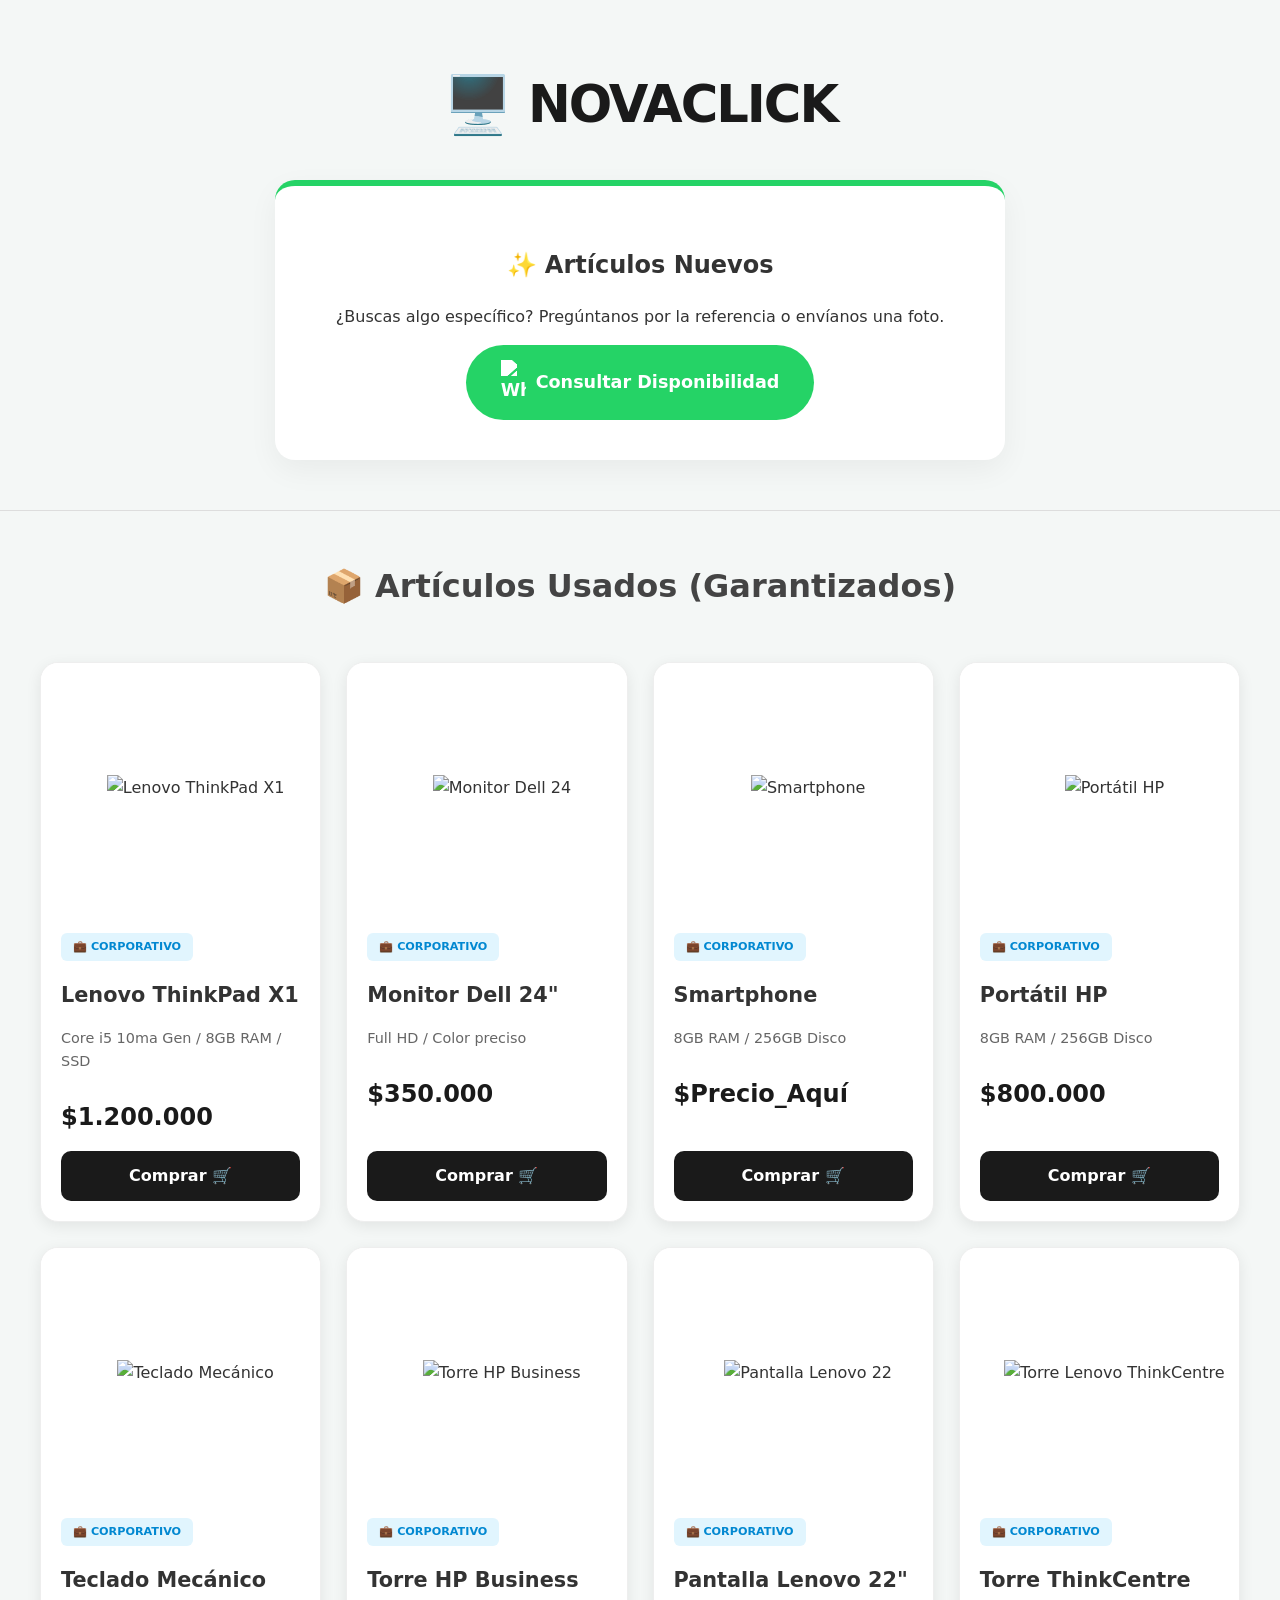
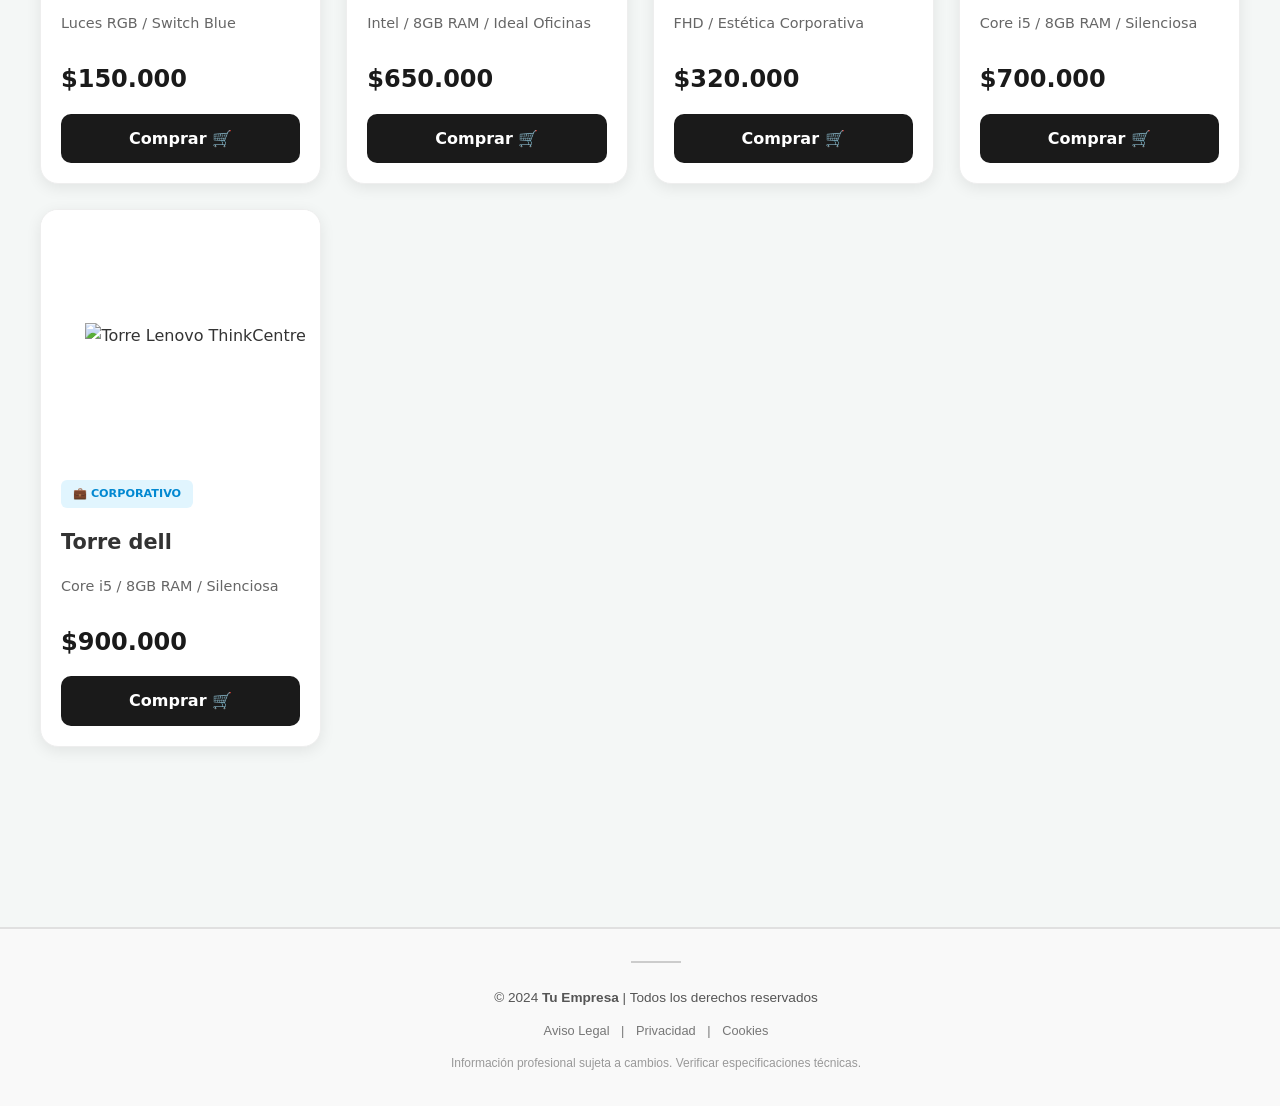
==== index.html @ bb9fdb05 "subida de mi tienda" ====
<!DOCTYPE html>
<html lang="en">

  <head>
    <meta charset="UTF-8">
    <title>NovaClick</title>
    <link rel="stylesheet" href="./style.css">

  </head>
    
  <body>
  <!DOCTYPE html>
<html lang="es">
<head>
    <meta charset="UTF-8">
    <meta name="viewport" content="width=device-width, initial-scale=1.0">
    <title>NOVACLICK - Tecnología Corporativa</title>
</head>
<body>

    <header class="header-principal">
        <div class="logo-contenedor">
            <span class="icono-monitor">🖥️</span> 
            <h1>NOVACLICK</h1>
        </div>
    </header>

    <section class="seccion-destacada">
        <div class="tarjeta-anuncio">
            <h2>✨ Artículos Nuevos</h2>
            <p>¿Buscas algo específico? Pregúntanos por la referencia o envíanos una foto.</p>
            <a href="https://wa.me/573215804611?text=Hola%20NOVACLICK,%20busco%20información%20sobre%20artículos%20nuevos" class="btn btn-ws-principal" target="_blank">
                <img src="https://upload.wikimedia.org/wikipedia/commons/6/6b/WhatsApp.svg" alt="WhatsApp">
                Consultar Disponibilidad
            </a>
        </div>
    </section>

    <hr class="divisor-elegante"> 
        
    <h2 class="titulo-galeria">📦 Artículos Usados (Garantizados)</h2>

   <div class="contenedor-grid">
    
    <div class="tarjeta-producto">
        <div class="imagen-wrapper">
            <img src="https://images.unsplash.com/photo-1541807084-5c52b6b3adef?auto=format&fit=crop&w=400" alt="Lenovo ThinkPad X1">
        </div>
        <div class="cuerpo-producto">
            <span class="badge-corpo">💼 CORPORATIVO</span>
            <h3>Lenovo ThinkPad X1</h3>
            <p class="detalles">Core i5 10ma Gen / 8GB RAM / SSD</p>
            <p class="precio">$1.200.000</p>
            <a href="https://wa.me/573215804611?text=Me%20interesa%20la%20Lenovo%20ThinkPad%20X1" class="btn btn-comprar" target="_blank">Comprar 🛒</a>
        </div>
    </div>

    <div class="tarjeta-producto">
        <div class="imagen-wrapper">
            <img src="https://images.unsplash.com/photo-1586210579191-33b45e38fa2c?auto=format&fit=crop&w=400" alt="Monitor Dell 24">
        </div>
        <div class="cuerpo-producto">
            <span class="badge-corpo">💼 CORPORATIVO</span>
            <h3>Monitor Dell 24"</h3>
            <p class="detalles">Full HD / Color preciso</p>
            <p class="precio">$350.000</p>
            <a href="https://wa.me/573215804611?text=Me%20interesa%20el%20Monitor%20Dell%2024" class="btn btn-comprar" target="_blank">Comprar 🛒</a>
        </div>
    </div>

    <div class="tarjeta-producto">
        <div class="imagen-wrapper">
            <img src="https://images.unsplash.com/photo-1511707171634-5f897ff02aa9?q=80&w=500" alt="Smartphone">
        </div>
        <div class="cuerpo-producto">
            <span class="badge-corpo">💼 CORPORATIVO</span>
            <h3>Smartphone</h3>
            <p class="detalles">8GB RAM / 256GB Disco</p>
            <p class="precio">$Precio_Aquí</p>
            <a href="https://wa.me/573215804611?text=Me%20interesa%20el%20Celular%20de%20256GB" class="btn btn-comprar" target="_blank">Comprar 🛒</a>
        </div>
    </div>

    <div class="tarjeta-producto">
        <div class="imagen-wrapper">
            <img src="https://images.unsplash.com/photo-1589156229687-496a31ad1d1f?q=80&w=500" alt="Portátil HP">
        </div>
        <div class="cuerpo-producto">
            <span class="badge-corpo">💼 CORPORATIVO</span>
            <h3>Portátil HP</h3>
            <p class="detalles">8GB RAM / 256GB Disco</p>
            <p class="precio">$800.000</p>
            <a href="https://wa.me/573215804611?text=Me%20interesa%20el%20Portatil%20HP%20de%20800mil" class="btn btn-comprar" target="_blank">Comprar 🛒</a>
        </div>
    </div>

    <div class="tarjeta-producto">
        <div class="imagen-wrapper">
            <img src="https://images.unsplash.com/photo-1511467687858-23d96c32e4ae?auto=format&fit=crop&w=400" alt="Teclado Mecánico">
        </div>
        <div class="cuerpo-producto">
            <span class="badge-corpo">💼 CORPORATIVO</span>
            <h3>Teclado Mecánico</h3>
            <p class="detalles">Luces RGB / Switch Blue</p>
            <p class="precio">$150.000</p>
            <a href="https://wa.me/573215804611?text=Me%20interesa%20el%20Teclado%20Mecánico" class="btn btn-comprar" target="_blank">Comprar 🛒</a>
        </div>
    </div>

    <div class="tarjeta-producto">
        <div class="imagen-wrapper">
            <img src="https://images.unsplash.com/photo-1593642632559-0c6d3fc62b89?auto=format&fit=crop&w=400" alt="Torre HP Business">
        </div>
        <div class="cuerpo-producto">
            <span class="badge-corpo">💼 CORPORATIVO</span>
            <h3>Torre HP Business</h3>
            <p class="detalles">Intel / 8GB RAM / Ideal Oficinas</p>
            <p class="precio">$650.000</p>
            <a href="https://wa.me/573215804611?text=Me%20interesa%20la%20Torre%20HP%20Business" class="btn btn-comprar" target="_blank">Comprar 🛒</a>
        </div>
    </div>

    <div class="tarjeta-producto">
        <div class="imagen-wrapper">
            <img src="https://images.unsplash.com/photo-1525547719571-a2d4ac8945e2?auto=format&fit=crop&w=400" alt="Pantalla Lenovo 22">
        </div>
        <div class="cuerpo-producto">
            <span class="badge-corpo">💼 CORPORATIVO</span>
            <h3>Pantalla Lenovo 22"</h3>
            <p class="detalles">FHD / Estética Corporativa</p>
            <p class="precio">$320.000</p>
            <a href="https://wa.me/573215804611?text=Me%20interesa%20la%20Pantalla%20Lenovo%2022" class="btn btn-comprar" target="_blank">Comprar 🛒</a>
        </div>
    </div>

    <div class="tarjeta-producto">
        <div class="imagen-wrapper">
            <img src="https://i.supaimg.com/525b4841-f3ae-436d-886a-865f57758790/51083089-0492-4e18-b56f-f50da7d88b7e.jpg" alt="Torre Lenovo ThinkCentre">
        </div>
        <div class="cuerpo-producto">
            <span class="badge-corpo">💼 CORPORATIVO</span>
            <h3>Torre ThinkCentre</h3>
            <p class="detalles">Core i5 / 8GB RAM / Silenciosa</p>
            <p class="precio">$700.000</p>
            <a href="https://wa.me/573215804611?text=Me%20interesa%20la%20Torre%20Lenovo%20ThinkCentre" class="btn btn-comprar" target="_blank">Comprar 🛒</a>
        </div>
    </div>
     
      <div class="tarjeta-producto">
        <div class="imagen-wrapper">
            <img src="https://i.supaimg.com/525b4841-f3ae-436d-886a-865f57758790/51083089-0492-4e18-b56f-f50da7d88b7e.jpg" alt="Torre Lenovo ThinkCentre">
        </div>
        <div class="cuerpo-producto">
            <span class="badge-corpo">💼 CORPORATIVO</span>
            <h3>Torre dell</h3>
            <p class="detalles">Core i5 / 8GB RAM / Silenciosa</p>
            <p class="precio">$900.000</p>
            <a href="https://wa.me/573215804611?text=Me%20interesa%20la%20Torre%20Lenovo%20ThinkCentre" class="btn btn-comprar" target="_blank">Comprar 🛒</a>
        </div>

        
       </div>
   </div>
    
        
        
       <!-- ESPACIADOR - Separa el producto del footer -->
<div style="height: 80px;"></div>

<!-- PIE DE PÁGINA CENTRADO -->
<footer style="margin-top: 0; padding: 2rem 1rem; background: #f9f9f9; text-align: center; font-family: Arial, sans-serif; border-top: 2px solid #e0e0e0; width: 100%; display: block;">
    
    <!-- Línea decorativa centrada -->
    <div style="width: 50px; height: 2px; background: #ccc; margin: 0 auto 1.5rem auto;"></div>
    
    <!-- Texto centrado -->
    <div style="max-width: 800px; margin: 0 auto; text-align: center;">
        <p style="margin: 0 0 0.8rem 0; font-size: 0.85rem; color: #555;">
            © 2024 <strong>Tu Empresa</strong> | Todos los derechos reservados
        </p>
        
        <p style="margin: 0 0 0.8rem 0; font-size: 0.8rem; color: #777;">
            <a href="#" style="color: #777; text-decoration: none; margin: 0 0.5rem;">Aviso Legal</a> | 
            <a href="#" style="color: #777; text-decoration: none; margin: 0 0.5rem;">Privacidad</a> | 
            <a href="#" style="color: #777; text-decoration: none; margin: 0 0.5rem;">Cookies</a>
        </p>
        
        <p style="margin: 0; font-size: 0.75rem; color: #999;">
            Información profesional sujeta a cambios. Verificar especificaciones técnicas.
        </p>
    </div>
</footer>
    
  </body>
  
</html>
---- style.css ----
:root {
    --color-wa: #25d366; 
    --color-oscuro: #1a1a1a; 
    --color-azul-corpo: #0288d1; 
    --bg-gris: #f4f7f6;
    --texto-suave: #666;
}

body {
    font-family: 'Segoe UI', system-ui, -apple-system, sans-serif;
    background-color: var(--bg-gris);
    margin: 0;
    color: #333;
    line-height: 1.6;
}

/* Header Centrado */
.header-principal {
    display: flex;
    justify-content: center;
    align-items: center;
    padding: 60px 20px 30px;
    flex-wrap: wrap; /* Permite que el logo y el texto se apilen en pantallas pequeñas */
    text-align: center;
}

.logo-contenedor {
    display: flex;
    align-items: center;
    gap: 15px;
    justify-content: center; /* Centra el logo y el texto cuando se apilan */
}

h1 {
    font-size: 3.2rem;
    color: var(--color-oscuro);
    letter-spacing: -2px;
    font-weight: 800;
    margin: 0;
}

.icono-monitor { font-size: 3.5rem; }

/* Sección Nuevos */
.seccion-destacada {
    padding: 0 20px;
    margin-bottom: 40px;
}

.tarjeta-anuncio {
    background: white;
    padding: 40px;
    border-radius: 20px;
    text-align: center;
    box-shadow: 0 10px 30px rgba(0,0,0,0.05);
    margin: 0 auto;
    max-width: 650px;
    border-top: 6px solid var(--color-wa);
}

.btn-ws-principal {
    background-color: var(--color-wa);
    color: white;
    text-decoration: none;
    display: inline-flex;
    align-items: center;
    gap: 10px;
    padding: 15px 35px;
    border-radius: 50px;
    font-weight: bold;
    font-size: 1.1rem;
    transition: 0.3s;
}

.btn-ws-principal img { width: 25px; filter: brightness(0) invert(1); }
.btn-ws-principal:hover { transform: scale(1.05); box-shadow: 0 5px 15px rgba(37, 211, 102, 0.4); }

/* Grid de Productos */
.contenedor-grid {
    display: grid;
    /* En PC y pantallas grandes, el sistema intentará mostrar 4 columnas o más */
    /* Cada columna tendrá al menos 280px, pero crecerá para llenar el espacio */
    grid-template-columns: repeat(auto-fill, minmax(280px, 1fr));
    gap: 25px;
    max-width: 1200px; /* Limita el ancho del contenedor principal para que no haya demasiadas columnas */
    margin: 0 auto;
    padding: 20px 20px 100px;
}

.tarjeta-producto {
    background: white;
    border-radius: 18px;
    overflow: hidden;
    box-shadow: 0 4px 15px rgba(0,0,0,0.08);
    transition: transform 0.3s ease;
    border: 1px solid #eee;
    display: flex;
    flex-direction: column;
}

.tarjeta-producto:hover { transform: translateY(-10px); }

.imagen-wrapper {
    width: 100%;
    height: 220px;
    padding: 15px;
    background: #fff;
    display: flex;
    align-items: center;
    justify-content: center;
}

.imagen-wrapper img {
    max-width: 100%;
    max-height: 100%;
    object-fit: contain;
}

.cuerpo-producto { 
    padding: 20px; 
    flex-grow: 1; 
    display: flex; 
    flex-direction: column;
    text-align: left; /* Asegura que el texto esté alineado a la izquierda */
}

.badge-corpo {
    background: #e1f5fe;
    color: var(--color-azul-corpo);
    font-size: 0.7rem;
    font-weight: 800;
    padding: 5px 12px;
    border-radius: 6px;
    align-self: flex-start; /* Para que el badge no ocupe todo el ancho */
    margin-bottom: 12px;
}

h3 {
    font-size: 1.3rem;
    margin-top: 10px;
    margin-bottom: 5px;
    line-height: 1.2;
}

.detalles {
    font-size: 0.9rem;
    color: var(--texto-suave);
    margin-bottom: 10px;
}


.precio { font-size: 1.5rem; font-weight: 800; color: var(--color-oscuro); margin: 15px 0; }

.btn-comprar {
    background: var(--color-oscuro);
    color: white;
    text-decoration: none;
    text-align: center;
    padding: 12px;
    border-radius: 10px;
    font-weight: bold;
    margin-top: auto; /* Empuja el botón hacia abajo */
    transition: background-color 0.3s ease;
}

.btn-comprar:hover {
    background-color: #333;
}

/* Botón Flotante */
.btn-wa-flotante {
    position: fixed;
    bottom: 30px;
    right: 30px;
    background: var(--color-wa);
    width: 65px;
    height: 65px;
    border-radius: 50%;
    display: flex;
    justify-content: center;
    align-items: center;
    box-shadow: 0 10px 25px rgba(0,0,0,0.2);
    z-index: 1000;
    transition: transform 0.3s ease;
}

.btn-wa-flotante img { 
    width: 35px; 
    filter: brightness(0) invert(1); /* Para que el icono de WhatsApp sea blanco */
}

.btn-wa-flotante:hover {
    transform: scale(1.1);
}

/* Títulos y Divisores */
.titulo-galeria { text-align: center; font-size: 2rem; color: #444; margin-bottom: 30px; }
.divisor-elegante { border: 0; height: 1px; background: #ddd; margin: 50px 0; }

/* ==================================== */
/* MEDIA QUERIES PARA RESPONSIVE DESIGN */
/* ==================================== */

/* Para pantallas entre 769px y 1200px (ej. laptops, tabletas grandes) */
@media (max-width: 1200px) {
    .contenedor-grid {
        /* Permite que se organicen en 3 columnas o más si cabe, con un mínimo de 280px */
        grid-template-columns: repeat(auto-fill, minmax(280px, 1fr));
        padding-left: 15px; /* Ajuste de padding para pantallas más pequeñas */
        padding-right: 15px;
    }
}


/* Para pantallas más pequeñas que 768px (ej. tabletas en vertical o celulares grandes) */
@media (max-width: 768px) {
    .contenedor-grid {
        /* Aquí forzamos 2 columnas para estas pantallas */
        grid-template-columns: repeat(2, 1fr); /* Crea exactamente 2 columnas de igual ancho */
        gap: 15px; /* Reducimos un poco el espacio entre productos para que quepan mejor */
        padding: 15px; /* Reducimos el padding general */
    }

    .header-principal {
        padding: 40px 15px 20px;
        flex-direction: column; /* Apila el logo y el título */
        gap: 10px;
    }

    .logo-contenedor {
        flex-direction: column; /* Apila el icono y el texto del logo */
        gap: 5px;
    }

    h1 {
        font-size: 2.5rem; /* Hacemos el título más pequeño en móvil */
        letter-spacing: -1px;
    }

    .icono-monitor { font-size: 3rem; }

    .seccion-destacada {
        padding: 0 15px;
        margin-bottom: 30px;
    }

    .tarjeta-anuncio {
        padding: 30px 20px;
        margin-bottom: 3
      
          .footer {
  background: #111;
  color: #fff;
  text-align: center;
  padding: 15px;
  width: 100%;
  margin-top: 50px;
}
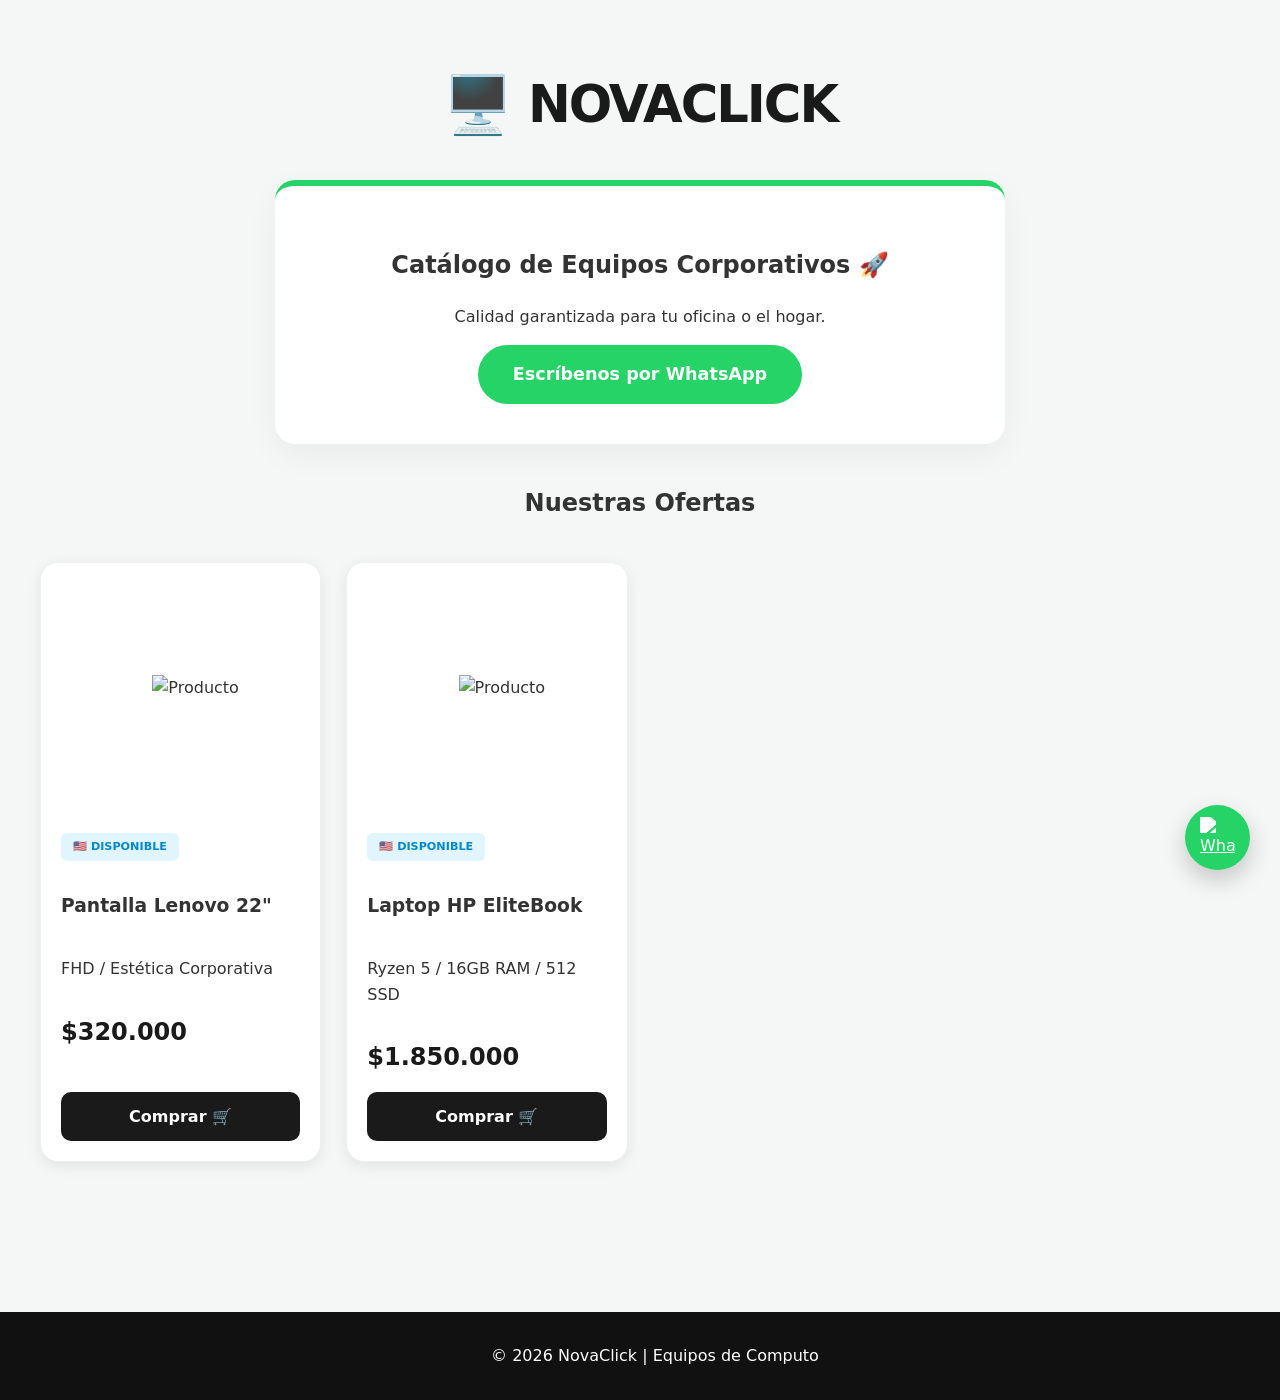
==== commit ca53715a: "modificado" ====
--- a/index.html
+++ b/index.html
@@ -1,196 +1,247 @@
 <!DOCTYPE html>
-<html lang="en">
-
-  <head>
-    <meta charset="UTF-8">
-    <title>NovaClick</title>
-    <link rel="stylesheet" href="./style.css">
-
-  </head>
-    
-  <body>
-  <!DOCTYPE html>
 <html lang="es">
 <head>
     <meta charset="UTF-8">
     <meta name="viewport" content="width=device-width, initial-scale=1.0">
-    <title>NOVACLICK - Tecnología Corporativa</title>
+    <title>NovaClick | Tienda Tecnológica</title>
+    <style>
+        /* --- AQUÍ PEGUÉ TU CSS --- */
+        :root {
+            --color-wa: #25d366; 
+            --color-oscuro: #1a1a1a; 
+            --color-azul-corpo: #0288d1; 
+            --bg-gris: #f4f7f6;
+            --texto-suave: #666;
+        }
+
+        body {
+            font-family: 'Segoe UI', system-ui, -apple-system, sans-serif;
+            background-color: var(--bg-gris);
+            margin: 0;
+            color: #333;
+            line-height: 1.6;
+        }
+
+        .header-principal {
+            display: flex;
+            justify-content: center;
+            align-items: center;
+            padding: 60px 20px 30px;
+            flex-wrap: wrap;
+            text-align: center;
+        }
+
+        .logo-contenedor {
+            display: flex;
+            align-items: center;
+            gap: 15px;
+            justify-content: center;
+        }
+
+        h1 {
+            font-size: 3.2rem;
+            color: var(--color-oscuro);
+            letter-spacing: -2px;
+            font-weight: 800;
+            margin: 0;
+        }
+
+        .icono-monitor { font-size: 3.5rem; }
+
+        .seccion-destacada {
+            padding: 0 20px;
+            margin-bottom: 40px;
+        }
+
+        .tarjeta-anuncio {
+            background: white;
+            padding: 40px;
+            border-radius: 20px;
+            text-align: center;
+            box-shadow: 0 10px 30px rgba(0,0,0,0.05);
+            margin: 0 auto;
+            max-width: 650px;
+            border-top: 6px solid var(--color-wa);
+        }
+
+        .btn-ws-principal {
+            background-color: var(--color-wa);
+            color: white;
+            text-decoration: none;
+            display: inline-flex;
+            align-items: center;
+            gap: 10px;
+            padding: 15px 35px;
+            border-radius: 50px;
+            font-weight: bold;
+            font-size: 1.1rem;
+            transition: 0.3s;
+        }
+
+        .btn-ws-principal:hover { transform: scale(1.05); box-shadow: 0 5px 15px rgba(37, 211, 102, 0.4); }
+
+        .contenedor-grid {
+            display: grid;
+            grid-template-columns: repeat(auto-fill, minmax(280px, 1fr));
+            gap: 25px;
+            max-width: 1200px;
+            margin: 0 auto;
+            padding: 20px 20px 100px;
+        }
+
+        .tarjeta-producto {
+            background: white;
+            border-radius: 18px;
+            overflow: hidden;
+            box-shadow: 0 4px 15px rgba(0,0,0,0.08);
+            transition: transform 0.3s ease;
+            border: 1px solid #eee;
+            display: flex;
+            flex-direction: column;
+        }
+
+        .tarjeta-producto:hover { transform: translateY(-10px); }
+
+        .imagen-wrapper {
+            width: 100%;
+            height: 220px;
+            padding: 15px;
+            background: #fff;
+            display: flex;
+            align-items: center;
+            justify-content: center;
+        }
+
+        .imagen-wrapper img {
+            max-width: 100%;
+            max-height: 100%;
+            object-fit: contain;
+        }
+
+        .cuerpo-producto { 
+            padding: 20px; 
+            flex-grow: 1; 
+            display: flex; 
+            flex-direction: column;
+            text-align: left;
+        }
+
+        .badge-corpo {
+            background: #e1f5fe;
+            color: var(--color-azul-corpo);
+            font-size: 0.7rem;
+            font-weight: 800;
+            padding: 5px 12px;
+            border-radius: 6px;
+            align-self: flex-start;
+            margin-bottom: 12px;
+        }
+
+        .precio { font-size: 1.5rem; font-weight: 800; color: var(--color-oscuro); margin: 15px 0; }
+
+        .btn-comprar {
+            background: var(--color-oscuro);
+            color: white;
+            text-decoration: none;
+            text-align: center;
+            padding: 12px;
+            border-radius: 10px;
+            font-weight: bold;
+            margin-top: auto;
+            transition: 0.3s;
+        }
+
+        .btn-wa-flotante {
+            position: fixed;
+            bottom: 30px;
+            right: 30px;
+            background: var(--color-wa);
+            width: 65px;
+            height: 65px;
+            border-radius: 50%;
+            display: flex;
+            justify-content: center;
+            align-items: center;
+            box-shadow: 0 10px 25px rgba(0,0,0,0.2);
+            z-index: 1000;
+        }
+
+        .btn-wa-flotante img { width: 35px; filter: brightness(0) invert(1); }
+
+        .footer {
+            background: #111;
+            color: #fff;
+            text-align: center;
+            padding: 15px;
+            width: 100%;
+            margin-top: 50px;
+        }
+
+        @media (max-width: 768px) {
+            .contenedor-grid { grid-template-columns: repeat(2, 1fr); gap: 15px; padding: 15px; }
+            h1 { font-size: 2.5rem; }
+        }
+    </style>
 </head>
 <body>
 
     <header class="header-principal">
         <div class="logo-contenedor">
-            <span class="icono-monitor">🖥️</span> 
+            <span class="icono-monitor">🖥️</span>
             <h1>NOVACLICK</h1>
         </div>
     </header>
 
-    <section class="seccion-destacada">
-        <div class="tarjeta-anuncio">
-            <h2>✨ Artículos Nuevos</h2>
-            <p>¿Buscas algo específico? Pregúntanos por la referencia o envíanos una foto.</p>
-            <a href="https://wa.me/573215804611?text=Hola%20NOVACLICK,%20busco%20información%20sobre%20artículos%20nuevos" class="btn btn-ws-principal" target="_blank">
-                <img src="https://upload.wikimedia.org/wikipedia/commons/6/6b/WhatsApp.svg" alt="WhatsApp">
-                Consultar Disponibilidad
-            </a>
-        </div>
-    </section>
-
-    <hr class="divisor-elegante"> 
+    <main>
+        <section class="seccion-destacada">
+            <div class="tarjeta-anuncio">
+                <h2>Catálogo de Equipos Corporativos 🚀</h2>
+                <p>Calidad garantizada para tu oficina o el hogar.</p>
+                <a href="https://wa.me/573215884611" class="btn-ws-principal" target="_blank">
+                    Escríbenos por WhatsApp
+                </a>
+            </div>
+        </section>
+
+        <h2 style="text-align: center;">Nuestras Ofertas</h2>
         
-    <h2 class="titulo-galeria">📦 Artículos Usados (Garantizados)</h2>
-
-   <div class="contenedor-grid">
-    
-    <div class="tarjeta-producto">
-        <div class="imagen-wrapper">
-            <img src="https://images.unsplash.com/photo-1541807084-5c52b6b3adef?auto=format&fit=crop&w=400" alt="Lenovo ThinkPad X1">
-        </div>
-        <div class="cuerpo-producto">
-            <span class="badge-corpo">💼 CORPORATIVO</span>
-            <h3>Lenovo ThinkPad X1</h3>
-            <p class="detalles">Core i5 10ma Gen / 8GB RAM / SSD</p>
-            <p class="precio">$1.200.000</p>
-            <a href="https://wa.me/573215804611?text=Me%20interesa%20la%20Lenovo%20ThinkPad%20X1" class="btn btn-comprar" target="_blank">Comprar 🛒</a>
-        </div>
-    </div>
-
-    <div class="tarjeta-producto">
-        <div class="imagen-wrapper">
-            <img src="https://images.unsplash.com/photo-1586210579191-33b45e38fa2c?auto=format&fit=crop&w=400" alt="Monitor Dell 24">
-        </div>
-        <div class="cuerpo-producto">
-            <span class="badge-corpo">💼 CORPORATIVO</span>
-            <h3>Monitor Dell 24"</h3>
-            <p class="detalles">Full HD / Color preciso</p>
-            <p class="precio">$350.000</p>
-            <a href="https://wa.me/573215804611?text=Me%20interesa%20el%20Monitor%20Dell%2024" class="btn btn-comprar" target="_blank">Comprar 🛒</a>
-        </div>
-    </div>
-
-    <div class="tarjeta-producto">
-        <div class="imagen-wrapper">
-            <img src="https://images.unsplash.com/photo-1511707171634-5f897ff02aa9?q=80&w=500" alt="Smartphone">
-        </div>
-        <div class="cuerpo-producto">
-            <span class="badge-corpo">💼 CORPORATIVO</span>
-            <h3>Smartphone</h3>
-            <p class="detalles">8GB RAM / 256GB Disco</p>
-            <p class="precio">$Precio_Aquí</p>
-            <a href="https://wa.me/573215804611?text=Me%20interesa%20el%20Celular%20de%20256GB" class="btn btn-comprar" target="_blank">Comprar 🛒</a>
-        </div>
-    </div>
-
-    <div class="tarjeta-producto">
-        <div class="imagen-wrapper">
-            <img src="https://images.unsplash.com/photo-1589156229687-496a31ad1d1f?q=80&w=500" alt="Portátil HP">
-        </div>
-        <div class="cuerpo-producto">
-            <span class="badge-corpo">💼 CORPORATIVO</span>
-            <h3>Portátil HP</h3>
-            <p class="detalles">8GB RAM / 256GB Disco</p>
-            <p class="precio">$800.000</p>
-            <a href="https://wa.me/573215804611?text=Me%20interesa%20el%20Portatil%20HP%20de%20800mil" class="btn btn-comprar" target="_blank">Comprar 🛒</a>
-        </div>
-    </div>
-
-    <div class="tarjeta-producto">
-        <div class="imagen-wrapper">
-            <img src="https://images.unsplash.com/photo-1511467687858-23d96c32e4ae?auto=format&fit=crop&w=400" alt="Teclado Mecánico">
-        </div>
-        <div class="cuerpo-producto">
-            <span class="badge-corpo">💼 CORPORATIVO</span>
-            <h3>Teclado Mecánico</h3>
-            <p class="detalles">Luces RGB / Switch Blue</p>
-            <p class="precio">$150.000</p>
-            <a href="https://wa.me/573215804611?text=Me%20interesa%20el%20Teclado%20Mecánico" class="btn btn-comprar" target="_blank">Comprar 🛒</a>
-        </div>
-    </div>
-
-    <div class="tarjeta-producto">
-        <div class="imagen-wrapper">
-            <img src="https://images.unsplash.com/photo-1593642632559-0c6d3fc62b89?auto=format&fit=crop&w=400" alt="Torre HP Business">
-        </div>
-        <div class="cuerpo-producto">
-            <span class="badge-corpo">💼 CORPORATIVO</span>
-            <h3>Torre HP Business</h3>
-            <p class="detalles">Intel / 8GB RAM / Ideal Oficinas</p>
-            <p class="precio">$650.000</p>
-            <a href="https://wa.me/573215804611?text=Me%20interesa%20la%20Torre%20HP%20Business" class="btn btn-comprar" target="_blank">Comprar 🛒</a>
-        </div>
-    </div>
-
-    <div class="tarjeta-producto">
-        <div class="imagen-wrapper">
-            <img src="https://images.unsplash.com/photo-1525547719571-a2d4ac8945e2?auto=format&fit=crop&w=400" alt="Pantalla Lenovo 22">
-        </div>
-        <div class="cuerpo-producto">
-            <span class="badge-corpo">💼 CORPORATIVO</span>
-            <h3>Pantalla Lenovo 22"</h3>
-            <p class="detalles">FHD / Estética Corporativa</p>
-            <p class="precio">$320.000</p>
-            <a href="https://wa.me/573215804611?text=Me%20interesa%20la%20Pantalla%20Lenovo%2022" class="btn btn-comprar" target="_blank">Comprar 🛒</a>
-        </div>
-    </div>
-
-    <div class="tarjeta-producto">
-        <div class="imagen-wrapper">
-            <img src="https://i.supaimg.com/525b4841-f3ae-436d-886a-865f57758790/51083089-0492-4e18-b56f-f50da7d88b7e.jpg" alt="Torre Lenovo ThinkCentre">
-        </div>
-        <div class="cuerpo-producto">
-            <span class="badge-corpo">💼 CORPORATIVO</span>
-            <h3>Torre ThinkCentre</h3>
-            <p class="detalles">Core i5 / 8GB RAM / Silenciosa</p>
-            <p class="precio">$700.000</p>
-            <a href="https://wa.me/573215804611?text=Me%20interesa%20la%20Torre%20Lenovo%20ThinkCentre" class="btn btn-comprar" target="_blank">Comprar 🛒</a>
-        </div>
-    </div>
-     
-      <div class="tarjeta-producto">
-        <div class="imagen-wrapper">
-            <img src="https://i.supaimg.com/525b4841-f3ae-436d-886a-865f57758790/51083089-0492-4e18-b56f-f50da7d88b7e.jpg" alt="Torre Lenovo ThinkCentre">
-        </div>
-        <div class="cuerpo-producto">
-            <span class="badge-corpo">💼 CORPORATIVO</span>
-            <h3>Torre dell</h3>
-            <p class="detalles">Core i5 / 8GB RAM / Silenciosa</p>
-            <p class="precio">$900.000</p>
-            <a href="https://wa.me/573215804611?text=Me%20interesa%20la%20Torre%20Lenovo%20ThinkCentre" class="btn btn-comprar" target="_blank">Comprar 🛒</a>
-        </div>
-
-        
-       </div>
-   </div>
-    
-        
-        
-       <!-- ESPACIADOR - Separa el producto del footer -->
-<div style="height: 80px;"></div>
-
-<!-- PIE DE PÁGINA CENTRADO -->
-<footer style="margin-top: 0; padding: 2rem 1rem; background: #f9f9f9; text-align: center; font-family: Arial, sans-serif; border-top: 2px solid #e0e0e0; width: 100%; display: block;">
-    
-    <!-- Línea decorativa centrada -->
-    <div style="width: 50px; height: 2px; background: #ccc; margin: 0 auto 1.5rem auto;"></div>
-    
-    <!-- Texto centrado -->
-    <div style="max-width: 800px; margin: 0 auto; text-align: center;">
-        <p style="margin: 0 0 0.8rem 0; font-size: 0.85rem; color: #555;">
-            © 2024 <strong>Tu Empresa</strong> | Todos los derechos reservados
-        </p>
-        
-        <p style="margin: 0 0 0.8rem 0; font-size: 0.8rem; color: #777;">
-            <a href="#" style="color: #777; text-decoration: none; margin: 0 0.5rem;">Aviso Legal</a> | 
-            <a href="#" style="color: #777; text-decoration: none; margin: 0 0.5rem;">Privacidad</a> | 
-            <a href="#" style="color: #777; text-decoration: none; margin: 0 0.5rem;">Cookies</a>
-        </p>
-        
-        <p style="margin: 0; font-size: 0.75rem; color: #999;">
-            Información profesional sujeta a cambios. Verificar especificaciones técnicas.
-        </p>
-    </div>
-</footer>
-    
-  </body>
-  
-</html>
+        <div class="contenedor-grid">
+            <div class="tarjeta-producto">
+                <div class="imagen-wrapper">
+                    <img src="https://images.unsplash.com/photo-1525547719571-a2d4ac8945e2?w=400" alt="Producto">
+                </div>
+                <div class="cuerpo-producto">
+                    <span class="badge-corpo">🇺🇸 DISPONIBLE</span>
+                    <h3>Pantalla Lenovo 22"</h3>
+                    <p class="detalles">FHD / Estética Corporativa</p>
+                    <p class="precio">$320.000</p>
+                    <a href="https://wa.me/573215884611?text=Me%20interesa%20la%20Pantalla%20Lenovo" class="btn-comprar" target="_blank">Comprar 🛒</a>
+                </div>
+            </div>
+
+            <div class="tarjeta-producto">
+                <div class="imagen-wrapper">
+                    <img src="https://images.unsplash.com/photo-1588872657578-7efd1f1555ed?w=400" alt="Producto">
+                </div>
+                <div class="cuerpo-producto">
+                    <span class="badge-corpo">🇺🇸 DISPONIBLE</span>
+                    <h3>Laptop HP EliteBook</h3>
+                    <p class="detalles">Ryzen 5 / 16GB RAM / 512 SSD</p>
+                    <p class="precio">$1.850.000</p>
+                    <a href="https://wa.me/573215884611?text=Me%20interesa%20la%20Laptop%20HP" class="btn-comprar" target="_blank">Comprar 🛒</a>
+                </div>
+            </div>
+            
+            </div> 
+    </main>
+
+    <a href="https://wa.me/573215884611" class="btn-wa-flotante" target="_blank">
+        <img src="https://upload.wikimedia.org/wikipedia/commons/6/6b/WhatsApp.svg" alt="WhatsApp">
+    </a>
+
+    <footer class="footer">
+        <p>&copy; 2026 NovaClick | Equipos de Computo</p>
+    </footer>
+
+</body>
+</html>
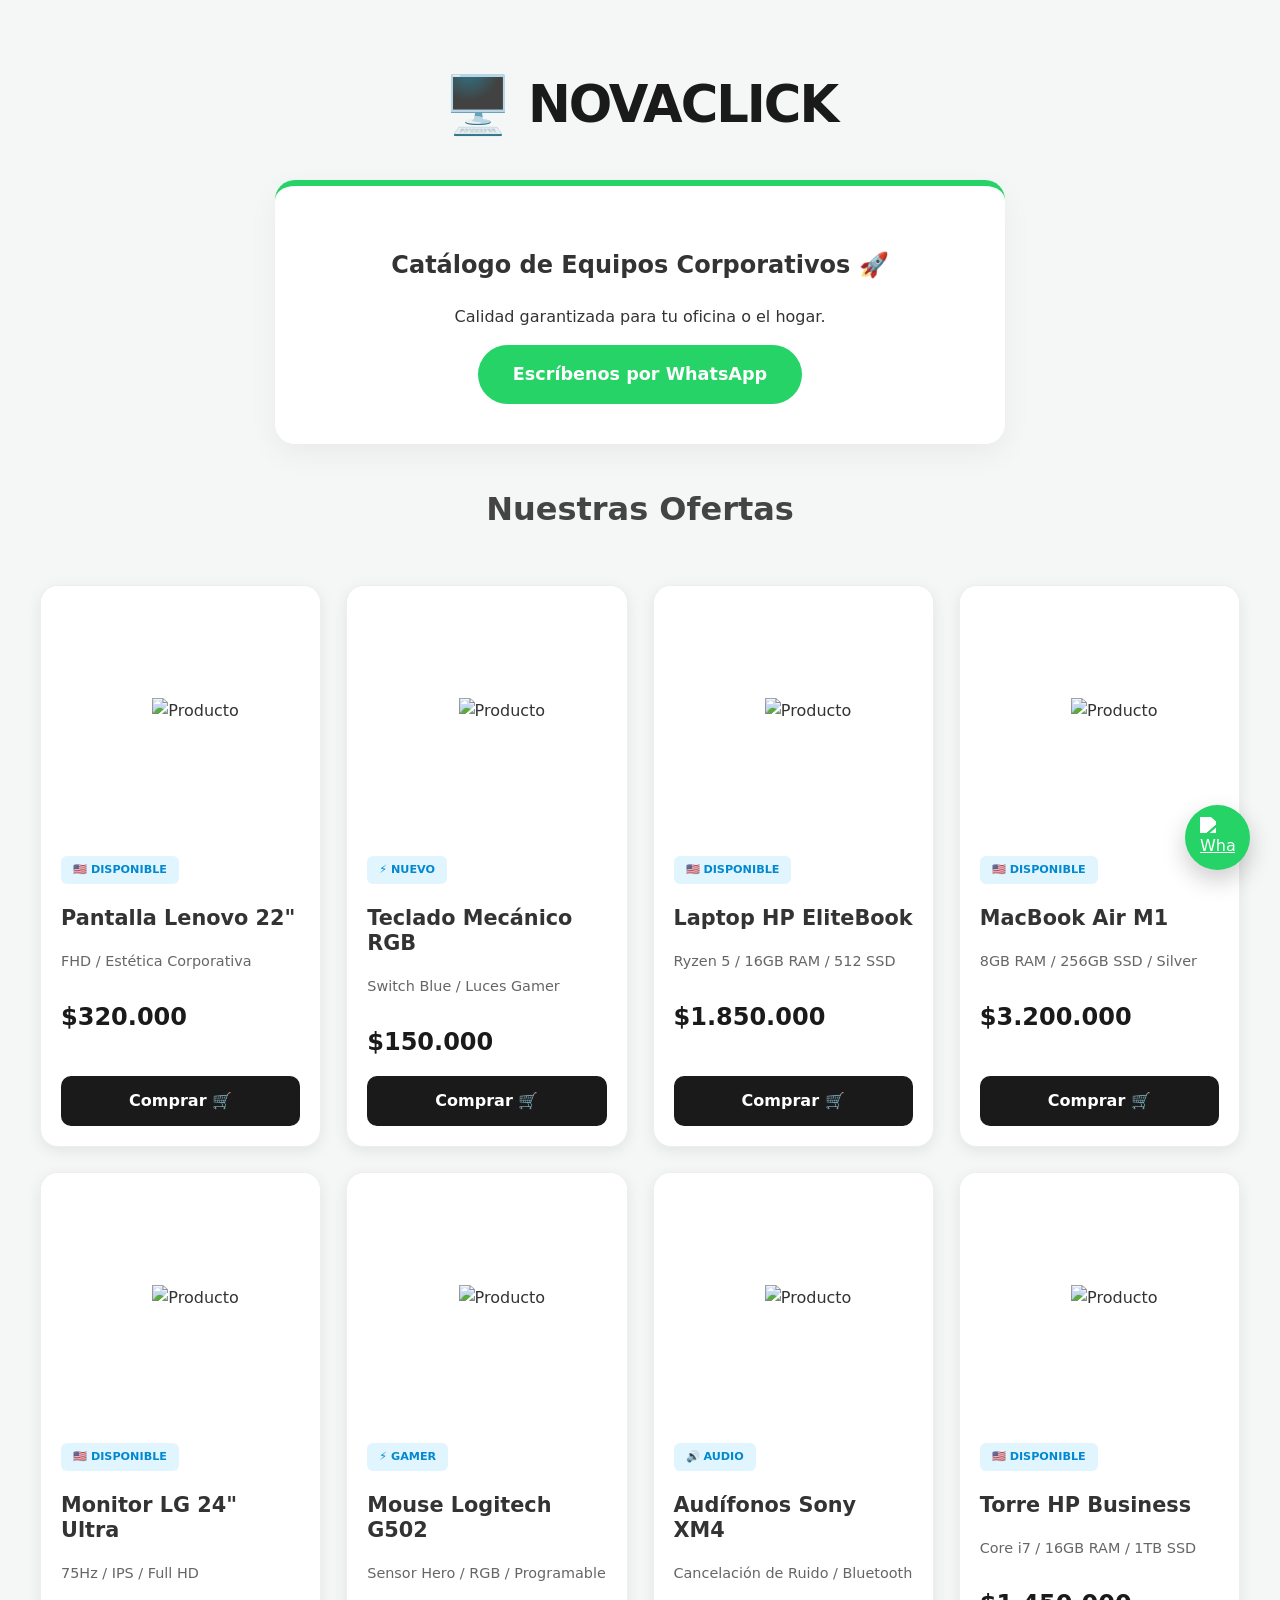
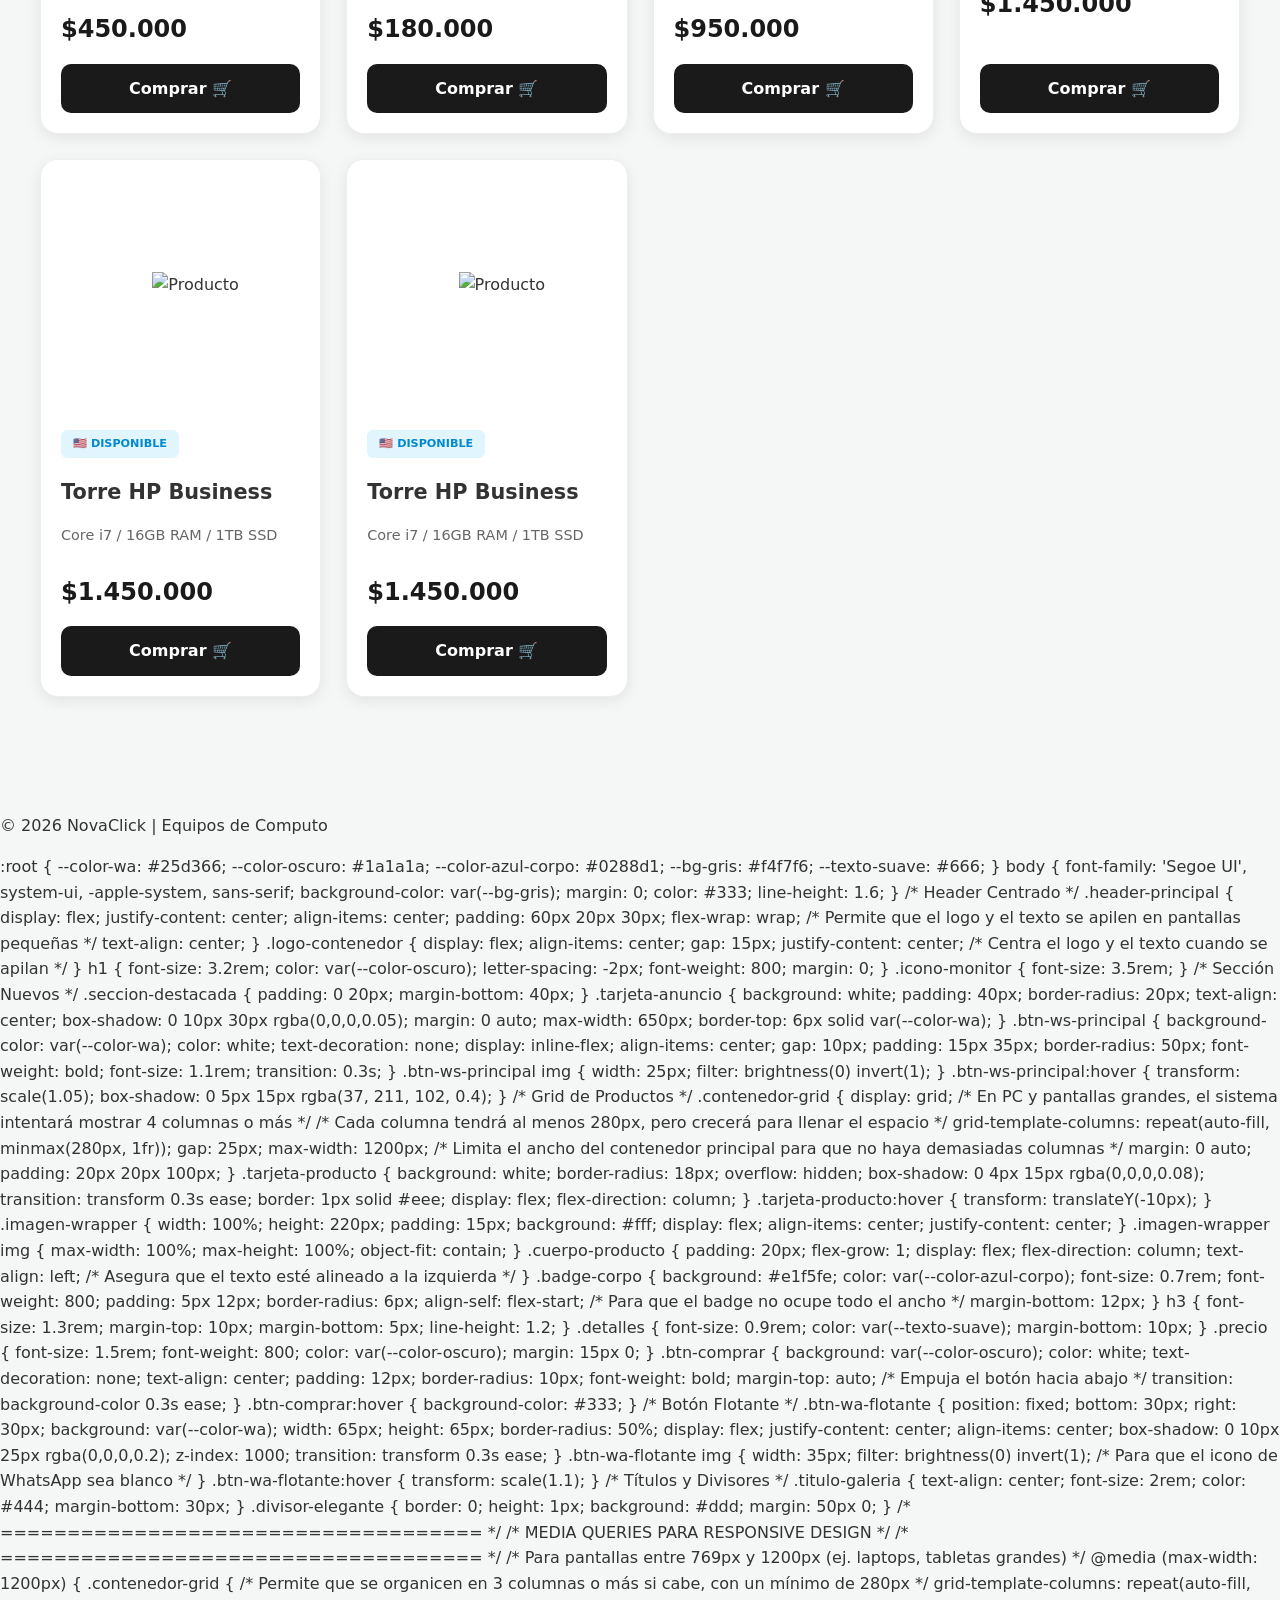
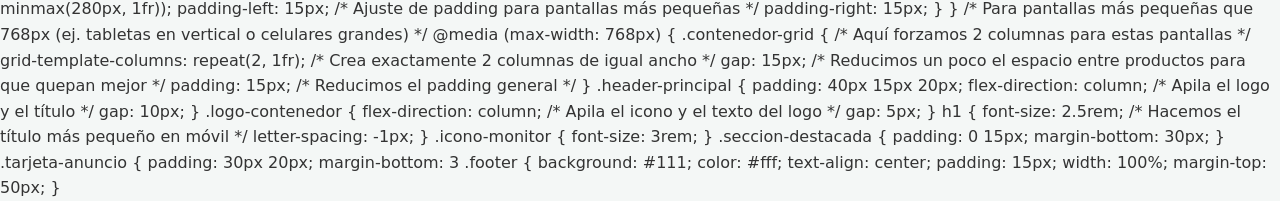
==== commit 87be2b01: "cambio" ====
--- a/index.html
+++ b/index.html
@@ -4,184 +4,7 @@
     <meta charset="UTF-8">
     <meta name="viewport" content="width=device-width, initial-scale=1.0">
     <title>NovaClick | Tienda Tecnológica</title>
-    <style>
-        /* --- AQUÍ PEGUÉ TU CSS --- */
-        :root {
-            --color-wa: #25d366; 
-            --color-oscuro: #1a1a1a; 
-            --color-azul-corpo: #0288d1; 
-            --bg-gris: #f4f7f6;
-            --texto-suave: #666;
-        }
-
-        body {
-            font-family: 'Segoe UI', system-ui, -apple-system, sans-serif;
-            background-color: var(--bg-gris);
-            margin: 0;
-            color: #333;
-            line-height: 1.6;
-        }
-
-        .header-principal {
-            display: flex;
-            justify-content: center;
-            align-items: center;
-            padding: 60px 20px 30px;
-            flex-wrap: wrap;
-            text-align: center;
-        }
-
-        .logo-contenedor {
-            display: flex;
-            align-items: center;
-            gap: 15px;
-            justify-content: center;
-        }
-
-        h1 {
-            font-size: 3.2rem;
-            color: var(--color-oscuro);
-            letter-spacing: -2px;
-            font-weight: 800;
-            margin: 0;
-        }
-
-        .icono-monitor { font-size: 3.5rem; }
-
-        .seccion-destacada {
-            padding: 0 20px;
-            margin-bottom: 40px;
-        }
-
-        .tarjeta-anuncio {
-            background: white;
-            padding: 40px;
-            border-radius: 20px;
-            text-align: center;
-            box-shadow: 0 10px 30px rgba(0,0,0,0.05);
-            margin: 0 auto;
-            max-width: 650px;
-            border-top: 6px solid var(--color-wa);
-        }
-
-        .btn-ws-principal {
-            background-color: var(--color-wa);
-            color: white;
-            text-decoration: none;
-            display: inline-flex;
-            align-items: center;
-            gap: 10px;
-            padding: 15px 35px;
-            border-radius: 50px;
-            font-weight: bold;
-            font-size: 1.1rem;
-            transition: 0.3s;
-        }
-
-        .btn-ws-principal:hover { transform: scale(1.05); box-shadow: 0 5px 15px rgba(37, 211, 102, 0.4); }
-
-        .contenedor-grid {
-            display: grid;
-            grid-template-columns: repeat(auto-fill, minmax(280px, 1fr));
-            gap: 25px;
-            max-width: 1200px;
-            margin: 0 auto;
-            padding: 20px 20px 100px;
-        }
-
-        .tarjeta-producto {
-            background: white;
-            border-radius: 18px;
-            overflow: hidden;
-            box-shadow: 0 4px 15px rgba(0,0,0,0.08);
-            transition: transform 0.3s ease;
-            border: 1px solid #eee;
-            display: flex;
-            flex-direction: column;
-        }
-
-        .tarjeta-producto:hover { transform: translateY(-10px); }
-
-        .imagen-wrapper {
-            width: 100%;
-            height: 220px;
-            padding: 15px;
-            background: #fff;
-            display: flex;
-            align-items: center;
-            justify-content: center;
-        }
-
-        .imagen-wrapper img {
-            max-width: 100%;
-            max-height: 100%;
-            object-fit: contain;
-        }
-
-        .cuerpo-producto { 
-            padding: 20px; 
-            flex-grow: 1; 
-            display: flex; 
-            flex-direction: column;
-            text-align: left;
-        }
-
-        .badge-corpo {
-            background: #e1f5fe;
-            color: var(--color-azul-corpo);
-            font-size: 0.7rem;
-            font-weight: 800;
-            padding: 5px 12px;
-            border-radius: 6px;
-            align-self: flex-start;
-            margin-bottom: 12px;
-        }
-
-        .precio { font-size: 1.5rem; font-weight: 800; color: var(--color-oscuro); margin: 15px 0; }
-
-        .btn-comprar {
-            background: var(--color-oscuro);
-            color: white;
-            text-decoration: none;
-            text-align: center;
-            padding: 12px;
-            border-radius: 10px;
-            font-weight: bold;
-            margin-top: auto;
-            transition: 0.3s;
-        }
-
-        .btn-wa-flotante {
-            position: fixed;
-            bottom: 30px;
-            right: 30px;
-            background: var(--color-wa);
-            width: 65px;
-            height: 65px;
-            border-radius: 50%;
-            display: flex;
-            justify-content: center;
-            align-items: center;
-            box-shadow: 0 10px 25px rgba(0,0,0,0.2);
-            z-index: 1000;
-        }
-
-        .btn-wa-flotante img { width: 35px; filter: brightness(0) invert(1); }
-
-        .footer {
-            background: #111;
-            color: #fff;
-            text-align: center;
-            padding: 15px;
-            width: 100%;
-            margin-top: 50px;
-        }
-
-        @media (max-width: 768px) {
-            .contenedor-grid { grid-template-columns: repeat(2, 1fr); gap: 15px; padding: 15px; }
-            h1 { font-size: 2.5rem; }
-        }
-    </style>
+    <link rel="stylesheet" href="style.css">
 </head>
 <body>
 
@@ -203,9 +26,10 @@
             </div>
         </section>
 
-        <h2 style="text-align: center;">Nuestras Ofertas</h2>
+        <h2 class="titulo-galeria">Nuestras Ofertas</h2>
         
         <div class="contenedor-grid">
+
             <div class="tarjeta-producto">
                 <div class="imagen-wrapper">
                     <img src="https://images.unsplash.com/photo-1525547719571-a2d4ac8945e2?w=400" alt="Producto">
@@ -219,6 +43,20 @@
                 </div>
             </div>
 
+
+            <div class="tarjeta-producto">
+                <div class="imagen-wrapper">
+                    <img src="https://images.unsplash.com/photo-1511467687858-23d96c32e4ae?w=400" alt="Producto">
+                </div>
+                <div class="cuerpo-producto">
+                    <span class="badge-corpo">⚡ NUEVO</span>
+                    <h3>Teclado Mecánico RGB</h3>
+                    <p class="detalles">Switch Blue / Luces Gamer</p>
+                    <p class="precio">$150.000</p>
+                    <a href="https://wa.me/573215884611?text=Me%20interesa%20el%20Teclado" class="btn-comprar" target="_blank">Comprar 🛒</a>
+                </div>
+            </div>
+
             <div class="tarjeta-producto">
                 <div class="imagen-wrapper">
                     <img src="https://images.unsplash.com/photo-1588872657578-7efd1f1555ed?w=400" alt="Producto">
@@ -231,9 +69,99 @@
                     <a href="https://wa.me/573215884611?text=Me%20interesa%20la%20Laptop%20HP" class="btn-comprar" target="_blank">Comprar 🛒</a>
                 </div>
             </div>
-            
-            </div> 
-    </main>
+
+            <div class="tarjeta-producto">
+                <div class="imagen-wrapper">
+                    <img src="https://images.unsplash.com/photo-1541807084-5c52b6b3adef?w=400" alt="Producto">
+                </div>
+                <div class="cuerpo-producto">
+                    <span class="badge-corpo">🇺🇸 DISPONIBLE</span>
+                    <h3>MacBook Air M1</h3>
+                    <p class="detalles">8GB RAM / 256GB SSD / Silver</p>
+                    <p class="precio">$3.200.000</p>
+                    <a href="https://wa.me/573215884611?text=Me%20interesa%20el%20Macbook" class="btn-comprar" target="_blank">Comprar 🛒</a>
+                </div>
+            </div>
+
+            <div class="tarjeta-producto">
+                <div class="imagen-wrapper">
+                    <img src="https://images.unsplash.com/photo-1527443224154-c4a3942d3acf?w=400" alt="Producto">
+                </div>
+                <div class="cuerpo-producto">
+                    <span class="badge-corpo">🇺🇸 DISPONIBLE</span>
+                    <h3>Monitor LG 24" Ultra</h3>
+                    <p class="detalles">75Hz / IPS / Full HD</p>
+                    <p class="precio">$450.000</p>
+                    <a href="https://wa.me/573215884611?text=Me%20interesa%20el%20Monitor%20LG" class="btn-comprar" target="_blank">Comprar 🛒</a>
+                </div>
+            </div>
+
+            <div class="tarjeta-producto">
+                <div class="imagen-wrapper">
+                    <img src="https://images.unsplash.com/photo-1591405351990-4726e331f141?w=400" alt="Producto">
+                </div>
+                <div class="cuerpo-producto">
+                    <span class="badge-corpo">⚡ GAMER</span>
+                    <h3>Mouse Logitech G502</h3>
+                    <p class="detalles">Sensor Hero / RGB / Programable</p>
+                    <p class="precio">$180.000</p>
+                    <a href="https://wa.me/573215884611?text=Me%20interesa%20el%20Mouse" class="btn-comprar" target="_blank">Comprar 🛒</a>
+                </div>
+            </div>
+
+            <div class="tarjeta-producto">
+                <div class="imagen-wrapper">
+                    <img src="https://images.unsplash.com/photo-1505740420928-5e560c06d30e?w=400" alt="Producto">
+                </div>
+                <div class="cuerpo-producto">
+                    <span class="badge-corpo">🔊 AUDIO</span>
+                    <h3>Audífonos Sony XM4</h3>
+                    <p class="detalles">Cancelación de Ruido / Bluetooth</p>
+                    <p class="precio">$950.000</p>
+                    <a href="https://wa.me/573215884611?text=Me%20interesa%20los%20Audifonos" class="btn-comprar" target="_blank">Comprar 🛒</a>
+                </div>
+            </div>
+
+            <div class="tarjeta-producto">
+                <div class="imagen-wrapper">
+                    <img src="https://images.unsplash.com/photo-1531297484001-80022131f5a1?w=400" alt="Producto">
+                </div>
+                <div class="cuerpo-producto">
+                    <span class="badge-corpo">🇺🇸 DISPONIBLE</span>
+                    <h3>Torre HP Business</h3>
+                    <p class="detalles">Core i7 / 16GB RAM / 1TB SSD</p>
+                    <p class="precio">$1.450.000</p>
+                    <a href="https://wa.me/573215884611?text=Me%20interesa%20la%20Torre%20HP" class="btn-comprar" target="_blank">Comprar 🛒</a>
+                </div>
+            </div>
+          
+            <div class="tarjeta-producto">
+                <div class="imagen-wrapper">
+                    <img src="https://images.unsplash.com/photo-1531297484001-80022131f5a1?w=400" alt="Producto">
+                </div>
+                <div class="cuerpo-producto">
+                    <span class="badge-corpo">🇺🇸 DISPONIBLE</span>
+                    <h3>Torre HP Business</h3>
+                    <p class="detalles">Core i7 / 16GB RAM / 1TB SSD</p>
+                    <p class="precio">$1.450.000</p>
+                    <a href="https://wa.me/573215884611?text=Me%20interesa%20la%20Torre%20HP" class="btn-comprar" target="_blank">Comprar 🛒</a>
+                </div>
+            </div>
+          
+           <div class="tarjeta-producto">
+                <div class="imagen-wrapper">
+                    <img src="https://images.unsplash.com/photo-1531297484001-80022131f5a1?w=400" alt="Producto">
+                </div>
+                <div class="cuerpo-producto">
+                    <span class="badge-corpo">🇺🇸 DISPONIBLE</span>
+                    <h3>Torre HP Business</h3>
+                    <p class="detalles">Core i7 / 16GB RAM / 1TB SSD</p>
+                    <p class="precio">$1.450.000</p>
+                    <a href="https://wa.me/573215884611?text=Me%20interesa%20la%20Torre%20HP" class="btn-comprar" target="_blank">Comprar 🛒</a>
+                </div>
+            </div>
+
+        </div> </main>
 
     <a href="https://wa.me/573215884611" class="btn-wa-flotante" target="_blank">
         <img src="https://upload.wikimedia.org/wikipedia/commons/6/6b/WhatsApp.svg" alt="WhatsApp">
@@ -244,4 +172,265 @@
     </footer>
 
 </body>
-</html>+</html>
+
+
+
+:root {
+    --color-wa: #25d366; 
+    --color-oscuro: #1a1a1a; 
+    --color-azul-corpo: #0288d1; 
+    --bg-gris: #f4f7f6;
+    --texto-suave: #666;
+}
+
+body {
+    font-family: 'Segoe UI', system-ui, -apple-system, sans-serif;
+    background-color: var(--bg-gris);
+    margin: 0;
+    color: #333;
+    line-height: 1.6;
+}
+
+/* Header Centrado */
+.header-principal {
+    display: flex;
+    justify-content: center;
+    align-items: center;
+    padding: 60px 20px 30px;
+    flex-wrap: wrap; /* Permite que el logo y el texto se apilen en pantallas pequeñas */
+    text-align: center;
+}
+
+.logo-contenedor {
+    display: flex;
+    align-items: center;
+    gap: 15px;
+    justify-content: center; /* Centra el logo y el texto cuando se apilan */
+}
+
+h1 {
+    font-size: 3.2rem;
+    color: var(--color-oscuro);
+    letter-spacing: -2px;
+    font-weight: 800;
+    margin: 0;
+}
+
+.icono-monitor { font-size: 3.5rem; }
+
+/* Sección Nuevos */
+.seccion-destacada {
+    padding: 0 20px;
+    margin-bottom: 40px;
+}
+
+.tarjeta-anuncio {
+    background: white;
+    padding: 40px;
+    border-radius: 20px;
+    text-align: center;
+    box-shadow: 0 10px 30px rgba(0,0,0,0.05);
+    margin: 0 auto;
+    max-width: 650px;
+    border-top: 6px solid var(--color-wa);
+}
+
+.btn-ws-principal {
+    background-color: var(--color-wa);
+    color: white;
+    text-decoration: none;
+    display: inline-flex;
+    align-items: center;
+    gap: 10px;
+    padding: 15px 35px;
+    border-radius: 50px;
+    font-weight: bold;
+    font-size: 1.1rem;
+    transition: 0.3s;
+}
+
+.btn-ws-principal img { width: 25px; filter: brightness(0) invert(1); }
+.btn-ws-principal:hover { transform: scale(1.05); box-shadow: 0 5px 15px rgba(37, 211, 102, 0.4); }
+
+/* Grid de Productos */
+.contenedor-grid {
+    display: grid;
+    /* En PC y pantallas grandes, el sistema intentará mostrar 4 columnas o más */
+    /* Cada columna tendrá al menos 280px, pero crecerá para llenar el espacio */
+    grid-template-columns: repeat(auto-fill, minmax(280px, 1fr));
+    gap: 25px;
+    max-width: 1200px; /* Limita el ancho del contenedor principal para que no haya demasiadas columnas */
+    margin: 0 auto;
+    padding: 20px 20px 100px;
+}
+
+.tarjeta-producto {
+    background: white;
+    border-radius: 18px;
+    overflow: hidden;
+    box-shadow: 0 4px 15px rgba(0,0,0,0.08);
+    transition: transform 0.3s ease;
+    border: 1px solid #eee;
+    display: flex;
+    flex-direction: column;
+}
+
+.tarjeta-producto:hover { transform: translateY(-10px); }
+
+.imagen-wrapper {
+    width: 100%;
+    height: 220px;
+    padding: 15px;
+    background: #fff;
+    display: flex;
+    align-items: center;
+    justify-content: center;
+}
+
+.imagen-wrapper img {
+    max-width: 100%;
+    max-height: 100%;
+    object-fit: contain;
+}
+
+.cuerpo-producto { 
+    padding: 20px; 
+    flex-grow: 1; 
+    display: flex; 
+    flex-direction: column;
+    text-align: left; /* Asegura que el texto esté alineado a la izquierda */
+}
+
+.badge-corpo {
+    background: #e1f5fe;
+    color: var(--color-azul-corpo);
+    font-size: 0.7rem;
+    font-weight: 800;
+    padding: 5px 12px;
+    border-radius: 6px;
+    align-self: flex-start; /* Para que el badge no ocupe todo el ancho */
+    margin-bottom: 12px;
+}
+
+h3 {
+    font-size: 1.3rem;
+    margin-top: 10px;
+    margin-bottom: 5px;
+    line-height: 1.2;
+}
+
+.detalles {
+    font-size: 0.9rem;
+    color: var(--texto-suave);
+    margin-bottom: 10px;
+}
+
+
+.precio { font-size: 1.5rem; font-weight: 800; color: var(--color-oscuro); margin: 15px 0; }
+
+.btn-comprar {
+    background: var(--color-oscuro);
+    color: white;
+    text-decoration: none;
+    text-align: center;
+    padding: 12px;
+    border-radius: 10px;
+    font-weight: bold;
+    margin-top: auto; /* Empuja el botón hacia abajo */
+    transition: background-color 0.3s ease;
+}
+
+.btn-comprar:hover {
+    background-color: #333;
+}
+
+/* Botón Flotante */
+.btn-wa-flotante {
+    position: fixed;
+    bottom: 30px;
+    right: 30px;
+    background: var(--color-wa);
+    width: 65px;
+    height: 65px;
+    border-radius: 50%;
+    display: flex;
+    justify-content: center;
+    align-items: center;
+    box-shadow: 0 10px 25px rgba(0,0,0,0.2);
+    z-index: 1000;
+    transition: transform 0.3s ease;
+}
+
+.btn-wa-flotante img { 
+    width: 35px; 
+    filter: brightness(0) invert(1); /* Para que el icono de WhatsApp sea blanco */
+}
+
+.btn-wa-flotante:hover {
+    transform: scale(1.1);
+}
+
+/* Títulos y Divisores */
+.titulo-galeria { text-align: center; font-size: 2rem; color: #444; margin-bottom: 30px; }
+.divisor-elegante { border: 0; height: 1px; background: #ddd; margin: 50px 0; }
+
+/* ==================================== */
+/* MEDIA QUERIES PARA RESPONSIVE DESIGN */
+/* ==================================== */
+
+/* Para pantallas entre 769px y 1200px (ej. laptops, tabletas grandes) */
+@media (max-width: 1200px) {
+    .contenedor-grid {
+        /* Permite que se organicen en 3 columnas o más si cabe, con un mínimo de 280px */
+        grid-template-columns: repeat(auto-fill, minmax(280px, 1fr));
+        padding-left: 15px; /* Ajuste de padding para pantallas más pequeñas */
+        padding-right: 15px;
+    }
+}
+
+
+/* Para pantallas más pequeñas que 768px (ej. tabletas en vertical o celulares grandes) */
+@media (max-width: 768px) {
+    .contenedor-grid {
+        /* Aquí forzamos 2 columnas para estas pantallas */
+        grid-template-columns: repeat(2, 1fr); /* Crea exactamente 2 columnas de igual ancho */
+        gap: 15px; /* Reducimos un poco el espacio entre productos para que quepan mejor */
+        padding: 15px; /* Reducimos el padding general */
+    }
+
+    .header-principal {
+        padding: 40px 15px 20px;
+        flex-direction: column; /* Apila el logo y el título */
+        gap: 10px;
+    }
+
+    .logo-contenedor {
+        flex-direction: column; /* Apila el icono y el texto del logo */
+        gap: 5px;
+    }
+
+    h1 {
+        font-size: 2.5rem; /* Hacemos el título más pequeño en móvil */
+        letter-spacing: -1px;
+    }
+
+    .icono-monitor { font-size: 3rem; }
+
+    .seccion-destacada {
+        padding: 0 15px;
+        margin-bottom: 30px;
+    }
+
+    .tarjeta-anuncio {
+        padding: 30px 20px;
+        margin-bottom: 3
+      
+          .footer {
+  background: #111;
+  color: #fff;
+  text-align: center;
+  padding: 15px;
+  width: 100%;
+  margin-top: 50px;
+}
--- a/style.css
+++ b/style.css
@@ -0,0 +1,258 @@
+:root {
+    --color-wa: #25d366; 
+    --color-oscuro: #1a1a1a; 
+    --color-azul-corpo: #0288d1; 
+    --bg-gris: #f4f7f6;
+    --texto-suave: #666;
+}
+
+body {
+    font-family: 'Segoe UI', system-ui, -apple-system, sans-serif;
+    background-color: var(--bg-gris);
+    margin: 0;
+    color: #333;
+    line-height: 1.6;
+}
+
+/* Header Centrado */
+.header-principal {
+    display: flex;
+    justify-content: center;
+    align-items: center;
+    padding: 60px 20px 30px;
+    flex-wrap: wrap; /* Permite que el logo y el texto se apilen en pantallas pequeñas */
+    text-align: center;
+}
+
+.logo-contenedor {
+    display: flex;
+    align-items: center;
+    gap: 15px;
+    justify-content: center; /* Centra el logo y el texto cuando se apilan */
+}
+
+h1 {
+    font-size: 3.2rem;
+    color: var(--color-oscuro);
+    letter-spacing: -2px;
+    font-weight: 800;
+    margin: 0;
+}
+
+.icono-monitor { font-size: 3.5rem; }
+
+/* Sección Nuevos */
+.seccion-destacada {
+    padding: 0 20px;
+    margin-bottom: 40px;
+}
+
+.tarjeta-anuncio {
+    background: white;
+    padding: 40px;
+    border-radius: 20px;
+    text-align: center;
+    box-shadow: 0 10px 30px rgba(0,0,0,0.05);
+    margin: 0 auto;
+    max-width: 650px;
+    border-top: 6px solid var(--color-wa);
+}
+
+.btn-ws-principal {
+    background-color: var(--color-wa);
+    color: white;
+    text-decoration: none;
+    display: inline-flex;
+    align-items: center;
+    gap: 10px;
+    padding: 15px 35px;
+    border-radius: 50px;
+    font-weight: bold;
+    font-size: 1.1rem;
+    transition: 0.3s;
+}
+
+.btn-ws-principal img { width: 25px; filter: brightness(0) invert(1); }
+.btn-ws-principal:hover { transform: scale(1.05); box-shadow: 0 5px 15px rgba(37, 211, 102, 0.4); }
+
+/* Grid de Productos */
+.contenedor-grid {
+    display: grid;
+    /* En PC y pantallas grandes, el sistema intentará mostrar 4 columnas o más */
+    /* Cada columna tendrá al menos 280px, pero crecerá para llenar el espacio */
+    grid-template-columns: repeat(auto-fill, minmax(280px, 1fr));
+    gap: 25px;
+    max-width: 1200px; /* Limita el ancho del contenedor principal para que no haya demasiadas columnas */
+    margin: 0 auto;
+    padding: 20px 20px 100px;
+}
+
+.tarjeta-producto {
+    background: white;
+    border-radius: 18px;
+    overflow: hidden;
+    box-shadow: 0 4px 15px rgba(0,0,0,0.08);
+    transition: transform 0.3s ease;
+    border: 1px solid #eee;
+    display: flex;
+    flex-direction: column;
+}
+
+.tarjeta-producto:hover { transform: translateY(-10px); }
+
+.imagen-wrapper {
+    width: 100%;
+    height: 220px;
+    padding: 15px;
+    background: #fff;
+    display: flex;
+    align-items: center;
+    justify-content: center;
+}
+
+.imagen-wrapper img {
+    max-width: 100%;
+    max-height: 100%;
+    object-fit: contain;
+}
+
+.cuerpo-producto { 
+    padding: 20px; 
+    flex-grow: 1; 
+    display: flex; 
+    flex-direction: column;
+    text-align: left; /* Asegura que el texto esté alineado a la izquierda */
+}
+
+.badge-corpo {
+    background: #e1f5fe;
+    color: var(--color-azul-corpo);
+    font-size: 0.7rem;
+    font-weight: 800;
+    padding: 5px 12px;
+    border-radius: 6px;
+    align-self: flex-start; /* Para que el badge no ocupe todo el ancho */
+    margin-bottom: 12px;
+}
+
+h3 {
+    font-size: 1.3rem;
+    margin-top: 10px;
+    margin-bottom: 5px;
+    line-height: 1.2;
+}
+
+.detalles {
+    font-size: 0.9rem;
+    color: var(--texto-suave);
+    margin-bottom: 10px;
+}
+
+
+.precio { font-size: 1.5rem; font-weight: 800; color: var(--color-oscuro); margin: 15px 0; }
+
+.btn-comprar {
+    background: var(--color-oscuro);
+    color: white;
+    text-decoration: none;
+    text-align: center;
+    padding: 12px;
+    border-radius: 10px;
+    font-weight: bold;
+    margin-top: auto; /* Empuja el botón hacia abajo */
+    transition: background-color 0.3s ease;
+}
+
+.btn-comprar:hover {
+    background-color: #333;
+}
+
+/* Botón Flotante */
+.btn-wa-flotante {
+    position: fixed;
+    bottom: 30px;
+    right: 30px;
+    background: var(--color-wa);
+    width: 65px;
+    height: 65px;
+    border-radius: 50%;
+    display: flex;
+    justify-content: center;
+    align-items: center;
+    box-shadow: 0 10px 25px rgba(0,0,0,0.2);
+    z-index: 1000;
+    transition: transform 0.3s ease;
+}
+
+.btn-wa-flotante img { 
+    width: 35px; 
+    filter: brightness(0) invert(1); /* Para que el icono de WhatsApp sea blanco */
+}
+
+.btn-wa-flotante:hover {
+    transform: scale(1.1);
+}
+
+/* Títulos y Divisores */
+.titulo-galeria { text-align: center; font-size: 2rem; color: #444; margin-bottom: 30px; }
+.divisor-elegante { border: 0; height: 1px; background: #ddd; margin: 50px 0; }
+
+/* ==================================== */
+/* MEDIA QUERIES PARA RESPONSIVE DESIGN */
+/* ==================================== */
+
+/* Para pantallas entre 769px y 1200px (ej. laptops, tabletas grandes) */
+@media (max-width: 1200px) {
+    .contenedor-grid {
+        /* Permite que se organicen en 3 columnas o más si cabe, con un mínimo de 280px */
+        grid-template-columns: repeat(auto-fill, minmax(280px, 1fr));
+        padding-left: 15px; /* Ajuste de padding para pantallas más pequeñas */
+        padding-right: 15px;
+    }
+}
+
+
+/* Para pantallas más pequeñas que 768px (ej. tabletas en vertical o celulares grandes) */
+@media (max-width: 768px) {
+    .contenedor-grid {
+        /* Aquí forzamos 2 columnas para estas pantallas */
+        grid-template-columns: repeat(2, 1fr); /* Crea exactamente 2 columnas de igual ancho */
+        gap: 15px; /* Reducimos un poco el espacio entre productos para que quepan mejor */
+        padding: 15px; /* Reducimos el padding general */
+    }
+
+    .header-principal {
+        padding: 40px 15px 20px;
+        flex-direction: column; /* Apila el logo y el título */
+        gap: 10px;
+    }
+
+    .logo-contenedor {
+        flex-direction: column; /* Apila el icono y el texto del logo */
+        gap: 5px;
+    }
+
+    h1 {
+        font-size: 2.5rem; /* Hacemos el título más pequeño en móvil */
+        letter-spacing: -1px;
+    }
+
+    .icono-monitor { font-size: 3rem; }
+
+    .seccion-destacada {
+        padding: 0 15px;
+        margin-bottom: 30px;
+    }
+
+    .tarjeta-anuncio {
+        padding: 30px 20px;
+        margin-bottom: 3
+      
+          .footer {
+  background: #111;
+  color: #fff;
+  text-align: center;
+  padding: 15px;
+  width: 100%;
+  margin-top: 50px;
+}
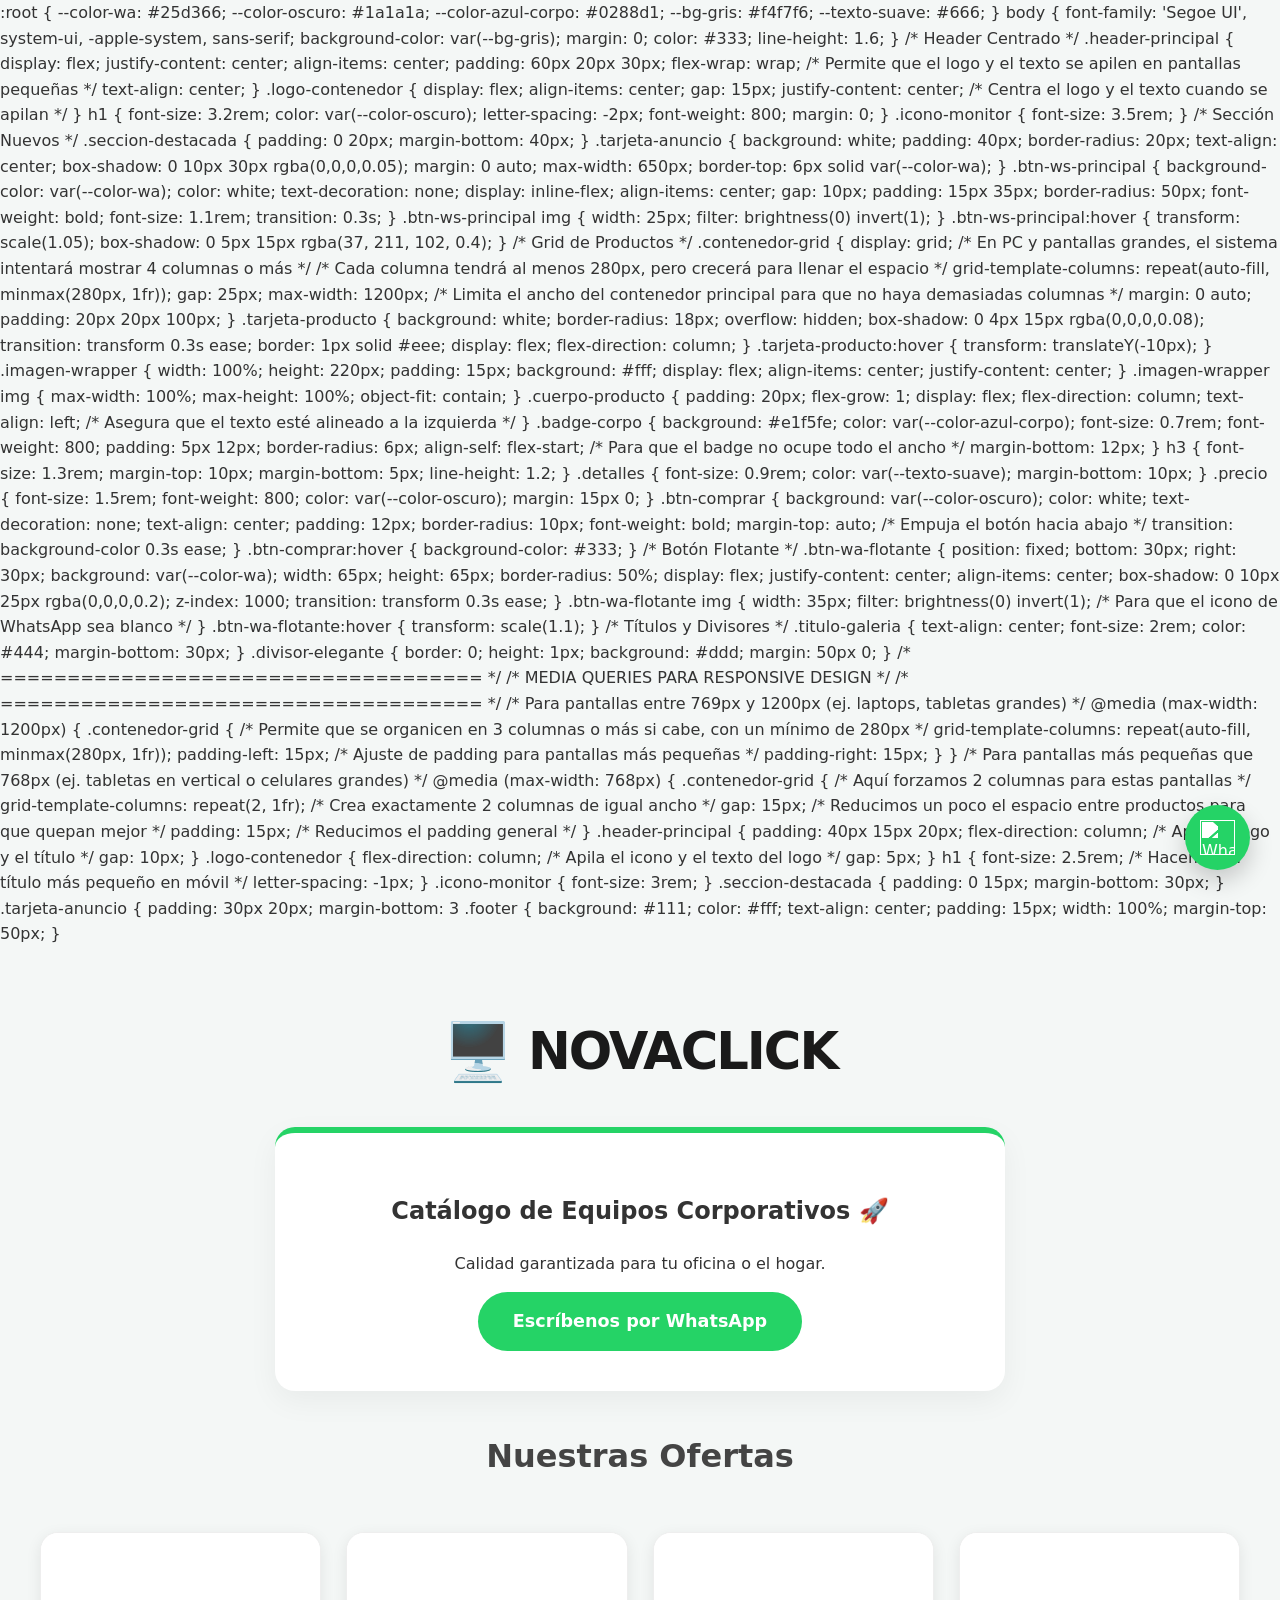
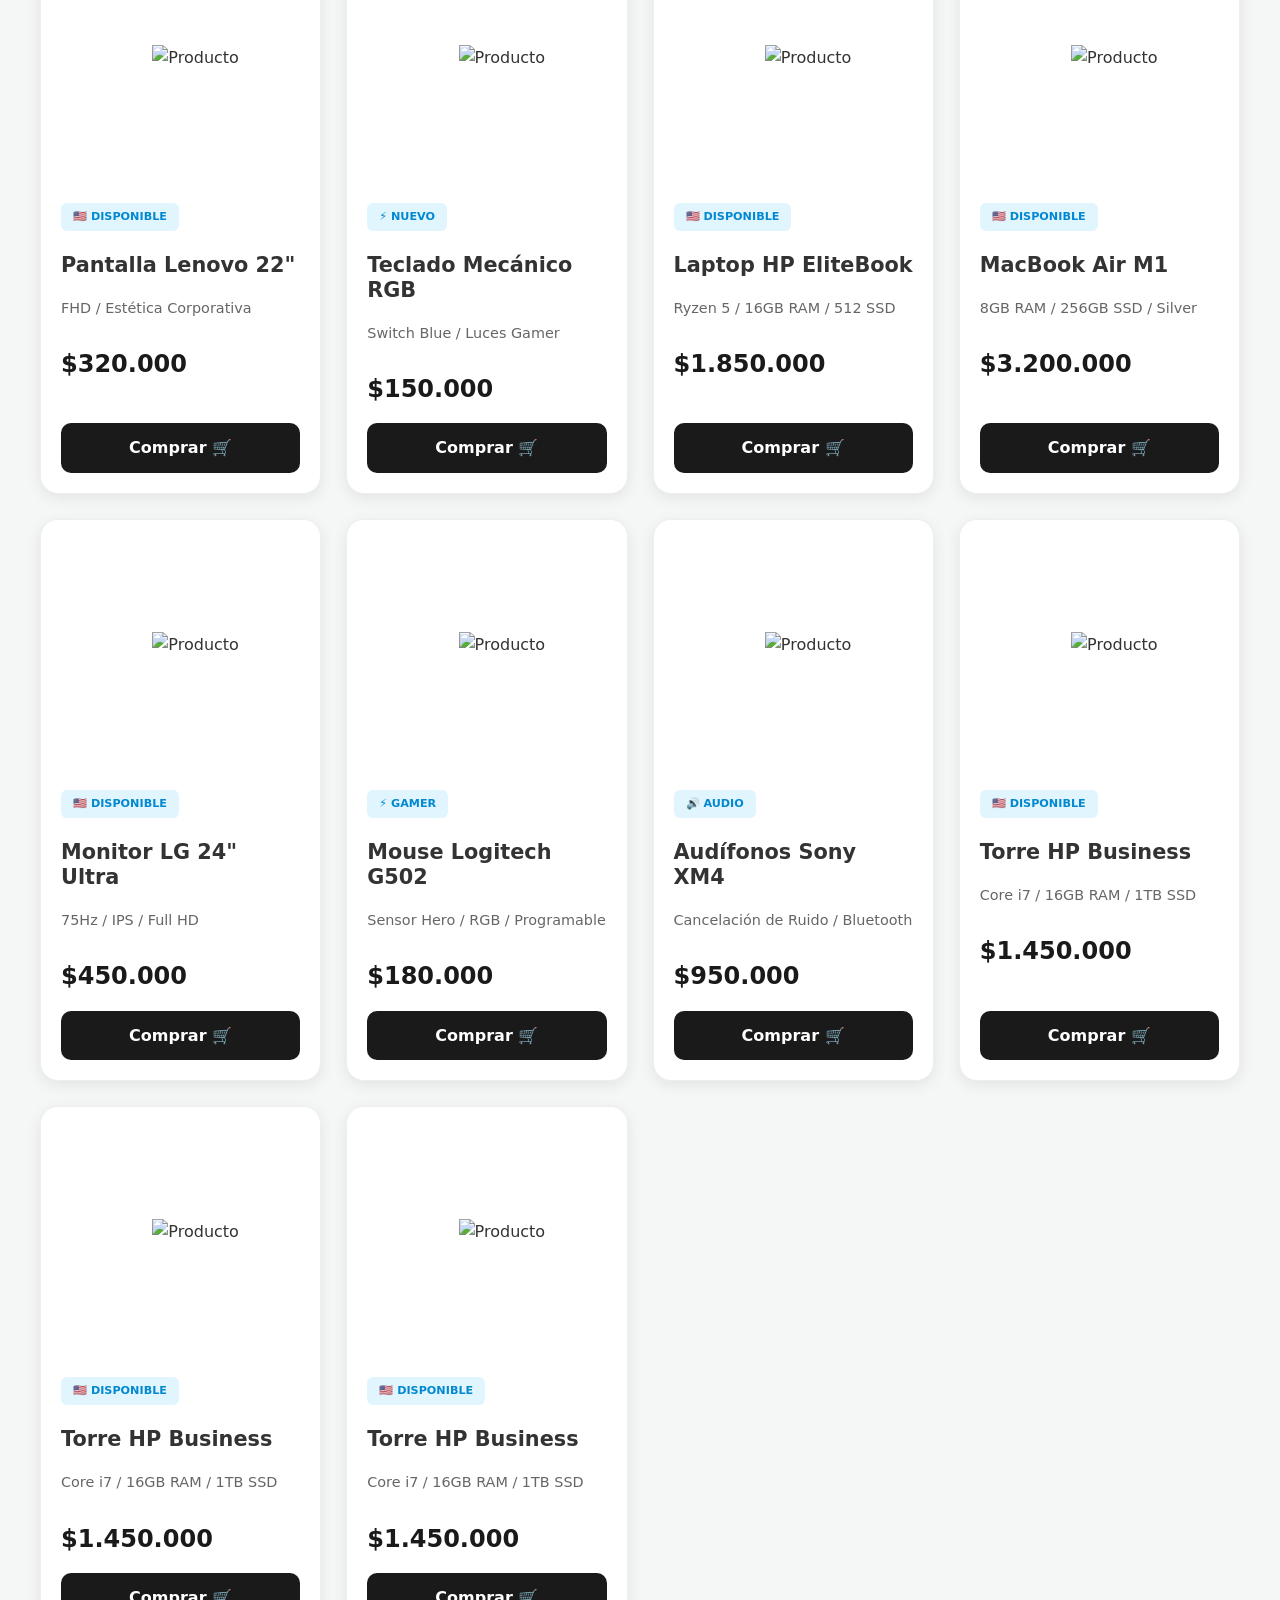
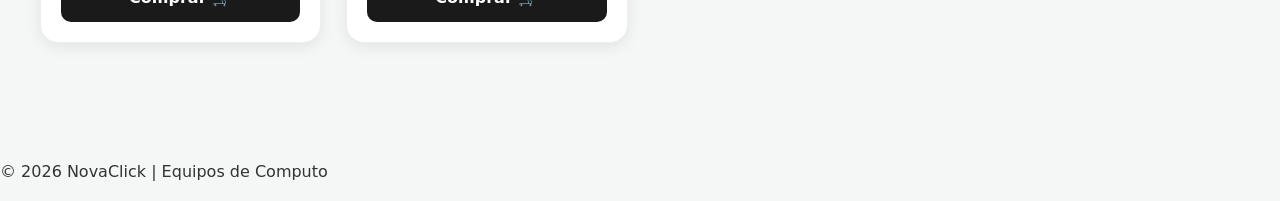
==== commit ec169519: "campo" ====
--- a/index.html
+++ b/index.html
@@ -1,181 +1,3 @@
-<!DOCTYPE html>
-<html lang="es">
-<head>
-    <meta charset="UTF-8">
-    <meta name="viewport" content="width=device-width, initial-scale=1.0">
-    <title>NovaClick | Tienda Tecnológica</title>
-    <link rel="stylesheet" href="style.css">
-</head>
-<body>
-
-    <header class="header-principal">
-        <div class="logo-contenedor">
-            <span class="icono-monitor">🖥️</span>
-            <h1>NOVACLICK</h1>
-        </div>
-    </header>
-
-    <main>
-        <section class="seccion-destacada">
-            <div class="tarjeta-anuncio">
-                <h2>Catálogo de Equipos Corporativos 🚀</h2>
-                <p>Calidad garantizada para tu oficina o el hogar.</p>
-                <a href="https://wa.me/573215884611" class="btn-ws-principal" target="_blank">
-                    Escríbenos por WhatsApp
-                </a>
-            </div>
-        </section>
-
-        <h2 class="titulo-galeria">Nuestras Ofertas</h2>
-        
-        <div class="contenedor-grid">
-
-            <div class="tarjeta-producto">
-                <div class="imagen-wrapper">
-                    <img src="https://images.unsplash.com/photo-1525547719571-a2d4ac8945e2?w=400" alt="Producto">
-                </div>
-                <div class="cuerpo-producto">
-                    <span class="badge-corpo">🇺🇸 DISPONIBLE</span>
-                    <h3>Pantalla Lenovo 22"</h3>
-                    <p class="detalles">FHD / Estética Corporativa</p>
-                    <p class="precio">$320.000</p>
-                    <a href="https://wa.me/573215884611?text=Me%20interesa%20la%20Pantalla%20Lenovo" class="btn-comprar" target="_blank">Comprar 🛒</a>
-                </div>
-            </div>
-
-
-            <div class="tarjeta-producto">
-                <div class="imagen-wrapper">
-                    <img src="https://images.unsplash.com/photo-1511467687858-23d96c32e4ae?w=400" alt="Producto">
-                </div>
-                <div class="cuerpo-producto">
-                    <span class="badge-corpo">⚡ NUEVO</span>
-                    <h3>Teclado Mecánico RGB</h3>
-                    <p class="detalles">Switch Blue / Luces Gamer</p>
-                    <p class="precio">$150.000</p>
-                    <a href="https://wa.me/573215884611?text=Me%20interesa%20el%20Teclado" class="btn-comprar" target="_blank">Comprar 🛒</a>
-                </div>
-            </div>
-
-            <div class="tarjeta-producto">
-                <div class="imagen-wrapper">
-                    <img src="https://images.unsplash.com/photo-1588872657578-7efd1f1555ed?w=400" alt="Producto">
-                </div>
-                <div class="cuerpo-producto">
-                    <span class="badge-corpo">🇺🇸 DISPONIBLE</span>
-                    <h3>Laptop HP EliteBook</h3>
-                    <p class="detalles">Ryzen 5 / 16GB RAM / 512 SSD</p>
-                    <p class="precio">$1.850.000</p>
-                    <a href="https://wa.me/573215884611?text=Me%20interesa%20la%20Laptop%20HP" class="btn-comprar" target="_blank">Comprar 🛒</a>
-                </div>
-            </div>
-
-            <div class="tarjeta-producto">
-                <div class="imagen-wrapper">
-                    <img src="https://images.unsplash.com/photo-1541807084-5c52b6b3adef?w=400" alt="Producto">
-                </div>
-                <div class="cuerpo-producto">
-                    <span class="badge-corpo">🇺🇸 DISPONIBLE</span>
-                    <h3>MacBook Air M1</h3>
-                    <p class="detalles">8GB RAM / 256GB SSD / Silver</p>
-                    <p class="precio">$3.200.000</p>
-                    <a href="https://wa.me/573215884611?text=Me%20interesa%20el%20Macbook" class="btn-comprar" target="_blank">Comprar 🛒</a>
-                </div>
-            </div>
-
-            <div class="tarjeta-producto">
-                <div class="imagen-wrapper">
-                    <img src="https://images.unsplash.com/photo-1527443224154-c4a3942d3acf?w=400" alt="Producto">
-                </div>
-                <div class="cuerpo-producto">
-                    <span class="badge-corpo">🇺🇸 DISPONIBLE</span>
-                    <h3>Monitor LG 24" Ultra</h3>
-                    <p class="detalles">75Hz / IPS / Full HD</p>
-                    <p class="precio">$450.000</p>
-                    <a href="https://wa.me/573215884611?text=Me%20interesa%20el%20Monitor%20LG" class="btn-comprar" target="_blank">Comprar 🛒</a>
-                </div>
-            </div>
-
-            <div class="tarjeta-producto">
-                <div class="imagen-wrapper">
-                    <img src="https://images.unsplash.com/photo-1591405351990-4726e331f141?w=400" alt="Producto">
-                </div>
-                <div class="cuerpo-producto">
-                    <span class="badge-corpo">⚡ GAMER</span>
-                    <h3>Mouse Logitech G502</h3>
-                    <p class="detalles">Sensor Hero / RGB / Programable</p>
-                    <p class="precio">$180.000</p>
-                    <a href="https://wa.me/573215884611?text=Me%20interesa%20el%20Mouse" class="btn-comprar" target="_blank">Comprar 🛒</a>
-                </div>
-            </div>
-
-            <div class="tarjeta-producto">
-                <div class="imagen-wrapper">
-                    <img src="https://images.unsplash.com/photo-1505740420928-5e560c06d30e?w=400" alt="Producto">
-                </div>
-                <div class="cuerpo-producto">
-                    <span class="badge-corpo">🔊 AUDIO</span>
-                    <h3>Audífonos Sony XM4</h3>
-                    <p class="detalles">Cancelación de Ruido / Bluetooth</p>
-                    <p class="precio">$950.000</p>
-                    <a href="https://wa.me/573215884611?text=Me%20interesa%20los%20Audifonos" class="btn-comprar" target="_blank">Comprar 🛒</a>
-                </div>
-            </div>
-
-            <div class="tarjeta-producto">
-                <div class="imagen-wrapper">
-                    <img src="https://images.unsplash.com/photo-1531297484001-80022131f5a1?w=400" alt="Producto">
-                </div>
-                <div class="cuerpo-producto">
-                    <span class="badge-corpo">🇺🇸 DISPONIBLE</span>
-                    <h3>Torre HP Business</h3>
-                    <p class="detalles">Core i7 / 16GB RAM / 1TB SSD</p>
-                    <p class="precio">$1.450.000</p>
-                    <a href="https://wa.me/573215884611?text=Me%20interesa%20la%20Torre%20HP" class="btn-comprar" target="_blank">Comprar 🛒</a>
-                </div>
-            </div>
-          
-            <div class="tarjeta-producto">
-                <div class="imagen-wrapper">
-                    <img src="https://images.unsplash.com/photo-1531297484001-80022131f5a1?w=400" alt="Producto">
-                </div>
-                <div class="cuerpo-producto">
-                    <span class="badge-corpo">🇺🇸 DISPONIBLE</span>
-                    <h3>Torre HP Business</h3>
-                    <p class="detalles">Core i7 / 16GB RAM / 1TB SSD</p>
-                    <p class="precio">$1.450.000</p>
-                    <a href="https://wa.me/573215884611?text=Me%20interesa%20la%20Torre%20HP" class="btn-comprar" target="_blank">Comprar 🛒</a>
-                </div>
-            </div>
-          
-           <div class="tarjeta-producto">
-                <div class="imagen-wrapper">
-                    <img src="https://images.unsplash.com/photo-1531297484001-80022131f5a1?w=400" alt="Producto">
-                </div>
-                <div class="cuerpo-producto">
-                    <span class="badge-corpo">🇺🇸 DISPONIBLE</span>
-                    <h3>Torre HP Business</h3>
-                    <p class="detalles">Core i7 / 16GB RAM / 1TB SSD</p>
-                    <p class="precio">$1.450.000</p>
-                    <a href="https://wa.me/573215884611?text=Me%20interesa%20la%20Torre%20HP" class="btn-comprar" target="_blank">Comprar 🛒</a>
-                </div>
-            </div>
-
-        </div> </main>
-
-    <a href="https://wa.me/573215884611" class="btn-wa-flotante" target="_blank">
-        <img src="https://upload.wikimedia.org/wikipedia/commons/6/6b/WhatsApp.svg" alt="WhatsApp">
-    </a>
-
-    <footer class="footer">
-        <p>&copy; 2026 NovaClick | Equipos de Computo</p>
-    </footer>
-
-</body>
-</html>
-
-
-
 :root {
     --color-wa: #25d366; 
     --color-oscuro: #1a1a1a; 
@@ -433,4 +255,184 @@
   padding: 15px;
   width: 100%;
   margin-top: 50px;
-}+}
+
+
+
+
+
+<!DOCTYPE html>
+<html lang="es">
+<head>
+    <meta charset="UTF-8">
+    <meta name="viewport" content="width=device-width, initial-scale=1.0">
+    <title>NovaClick | Tienda Tecnológica</title>
+    <link rel="stylesheet" href="style.css">
+</head>
+<body>
+
+    <header class="header-principal">
+        <div class="logo-contenedor">
+            <span class="icono-monitor">🖥️</span>
+            <h1>NOVACLICK</h1>
+        </div>
+    </header>
+
+    <main>
+        <section class="seccion-destacada">
+            <div class="tarjeta-anuncio">
+                <h2>Catálogo de Equipos Corporativos 🚀</h2>
+                <p>Calidad garantizada para tu oficina o el hogar.</p>
+                <a href="https://wa.me/573215884611" class="btn-ws-principal" target="_blank">
+                    Escríbenos por WhatsApp
+                </a>
+            </div>
+        </section>
+
+        <h2 class="titulo-galeria">Nuestras Ofertas</h2>
+        
+        <div class="contenedor-grid">
+
+            <div class="tarjeta-producto">
+                <div class="imagen-wrapper">
+                    <img src="https://images.unsplash.com/photo-1525547719571-a2d4ac8945e2?w=400" alt="Producto">
+                </div>
+                <div class="cuerpo-producto">
+                    <span class="badge-corpo">🇺🇸 DISPONIBLE</span>
+                    <h3>Pantalla Lenovo 22"</h3>
+                    <p class="detalles">FHD / Estética Corporativa</p>
+                    <p class="precio">$320.000</p>
+                    <a href="https://wa.me/573215884611?text=Me%20interesa%20la%20Pantalla%20Lenovo" class="btn-comprar" target="_blank">Comprar 🛒</a>
+                </div>
+            </div>
+
+
+            <div class="tarjeta-producto">
+                <div class="imagen-wrapper">
+                    <img src="https://images.unsplash.com/photo-1511467687858-23d96c32e4ae?w=400" alt="Producto">
+                </div>
+                <div class="cuerpo-producto">
+                    <span class="badge-corpo">⚡ NUEVO</span>
+                    <h3>Teclado Mecánico RGB</h3>
+                    <p class="detalles">Switch Blue / Luces Gamer</p>
+                    <p class="precio">$150.000</p>
+                    <a href="https://wa.me/573215884611?text=Me%20interesa%20el%20Teclado" class="btn-comprar" target="_blank">Comprar 🛒</a>
+                </div>
+            </div>
+
+            <div class="tarjeta-producto">
+                <div class="imagen-wrapper">
+                    <img src="https://images.unsplash.com/photo-1588872657578-7efd1f1555ed?w=400" alt="Producto">
+                </div>
+                <div class="cuerpo-producto">
+                    <span class="badge-corpo">🇺🇸 DISPONIBLE</span>
+                    <h3>Laptop HP EliteBook</h3>
+                    <p class="detalles">Ryzen 5 / 16GB RAM / 512 SSD</p>
+                    <p class="precio">$1.850.000</p>
+                    <a href="https://wa.me/573215884611?text=Me%20interesa%20la%20Laptop%20HP" class="btn-comprar" target="_blank">Comprar 🛒</a>
+                </div>
+            </div>
+
+            <div class="tarjeta-producto">
+                <div class="imagen-wrapper">
+                    <img src="https://images.unsplash.com/photo-1541807084-5c52b6b3adef?w=400" alt="Producto">
+                </div>
+                <div class="cuerpo-producto">
+                    <span class="badge-corpo">🇺🇸 DISPONIBLE</span>
+                    <h3>MacBook Air M1</h3>
+                    <p class="detalles">8GB RAM / 256GB SSD / Silver</p>
+                    <p class="precio">$3.200.000</p>
+                    <a href="https://wa.me/573215884611?text=Me%20interesa%20el%20Macbook" class="btn-comprar" target="_blank">Comprar 🛒</a>
+                </div>
+            </div>
+
+            <div class="tarjeta-producto">
+                <div class="imagen-wrapper">
+                    <img src="https://images.unsplash.com/photo-1527443224154-c4a3942d3acf?w=400" alt="Producto">
+                </div>
+                <div class="cuerpo-producto">
+                    <span class="badge-corpo">🇺🇸 DISPONIBLE</span>
+                    <h3>Monitor LG 24" Ultra</h3>
+                    <p class="detalles">75Hz / IPS / Full HD</p>
+                    <p class="precio">$450.000</p>
+                    <a href="https://wa.me/573215884611?text=Me%20interesa%20el%20Monitor%20LG" class="btn-comprar" target="_blank">Comprar 🛒</a>
+                </div>
+            </div>
+
+            <div class="tarjeta-producto">
+                <div class="imagen-wrapper">
+                    <img src="https://images.unsplash.com/photo-1591405351990-4726e331f141?w=400" alt="Producto">
+                </div>
+                <div class="cuerpo-producto">
+                    <span class="badge-corpo">⚡ GAMER</span>
+                    <h3>Mouse Logitech G502</h3>
+                    <p class="detalles">Sensor Hero / RGB / Programable</p>
+                    <p class="precio">$180.000</p>
+                    <a href="https://wa.me/573215884611?text=Me%20interesa%20el%20Mouse" class="btn-comprar" target="_blank">Comprar 🛒</a>
+                </div>
+            </div>
+
+            <div class="tarjeta-producto">
+                <div class="imagen-wrapper">
+                    <img src="https://images.unsplash.com/photo-1505740420928-5e560c06d30e?w=400" alt="Producto">
+                </div>
+                <div class="cuerpo-producto">
+                    <span class="badge-corpo">🔊 AUDIO</span>
+                    <h3>Audífonos Sony XM4</h3>
+                    <p class="detalles">Cancelación de Ruido / Bluetooth</p>
+                    <p class="precio">$950.000</p>
+                    <a href="https://wa.me/573215884611?text=Me%20interesa%20los%20Audifonos" class="btn-comprar" target="_blank">Comprar 🛒</a>
+                </div>
+            </div>
+
+            <div class="tarjeta-producto">
+                <div class="imagen-wrapper">
+                    <img src="https://images.unsplash.com/photo-1531297484001-80022131f5a1?w=400" alt="Producto">
+                </div>
+                <div class="cuerpo-producto">
+                    <span class="badge-corpo">🇺🇸 DISPONIBLE</span>
+                    <h3>Torre HP Business</h3>
+                    <p class="detalles">Core i7 / 16GB RAM / 1TB SSD</p>
+                    <p class="precio">$1.450.000</p>
+                    <a href="https://wa.me/573215884611?text=Me%20interesa%20la%20Torre%20HP" class="btn-comprar" target="_blank">Comprar 🛒</a>
+                </div>
+            </div>
+          
+            <div class="tarjeta-producto">
+                <div class="imagen-wrapper">
+                    <img src="https://images.unsplash.com/photo-1531297484001-80022131f5a1?w=400" alt="Producto">
+                </div>
+                <div class="cuerpo-producto">
+                    <span class="badge-corpo">🇺🇸 DISPONIBLE</span>
+                    <h3>Torre HP Business</h3>
+                    <p class="detalles">Core i7 / 16GB RAM / 1TB SSD</p>
+                    <p class="precio">$1.450.000</p>
+                    <a href="https://wa.me/573215884611?text=Me%20interesa%20la%20Torre%20HP" class="btn-comprar" target="_blank">Comprar 🛒</a>
+                </div>
+            </div>
+          
+           <div class="tarjeta-producto">
+                <div class="imagen-wrapper">
+                    <img src="https://images.unsplash.com/photo-1531297484001-80022131f5a1?w=400" alt="Producto">
+                </div>
+                <div class="cuerpo-producto">
+                    <span class="badge-corpo">🇺🇸 DISPONIBLE</span>
+                    <h3>Torre HP Business</h3>
+                    <p class="detalles">Core i7 / 16GB RAM / 1TB SSD</p>
+                    <p class="precio">$1.450.000</p>
+                    <a href="https://wa.me/573215884611?text=Me%20interesa%20la%20Torre%20HP" class="btn-comprar" target="_blank">Comprar 🛒</a>
+                </div>
+            </div>
+
+        </div> </main>
+
+    <a href="https://wa.me/573215884611" class="btn-wa-flotante" target="_blank">
+        <img src="https://upload.wikimedia.org/wikipedia/commons/6/6b/WhatsApp.svg" alt="WhatsApp">
+    </a>
+
+    <footer class="footer">
+        <p>&copy; 2026 NovaClick | Equipos de Computo</p>
+    </footer>
+
+</body>
+</html>
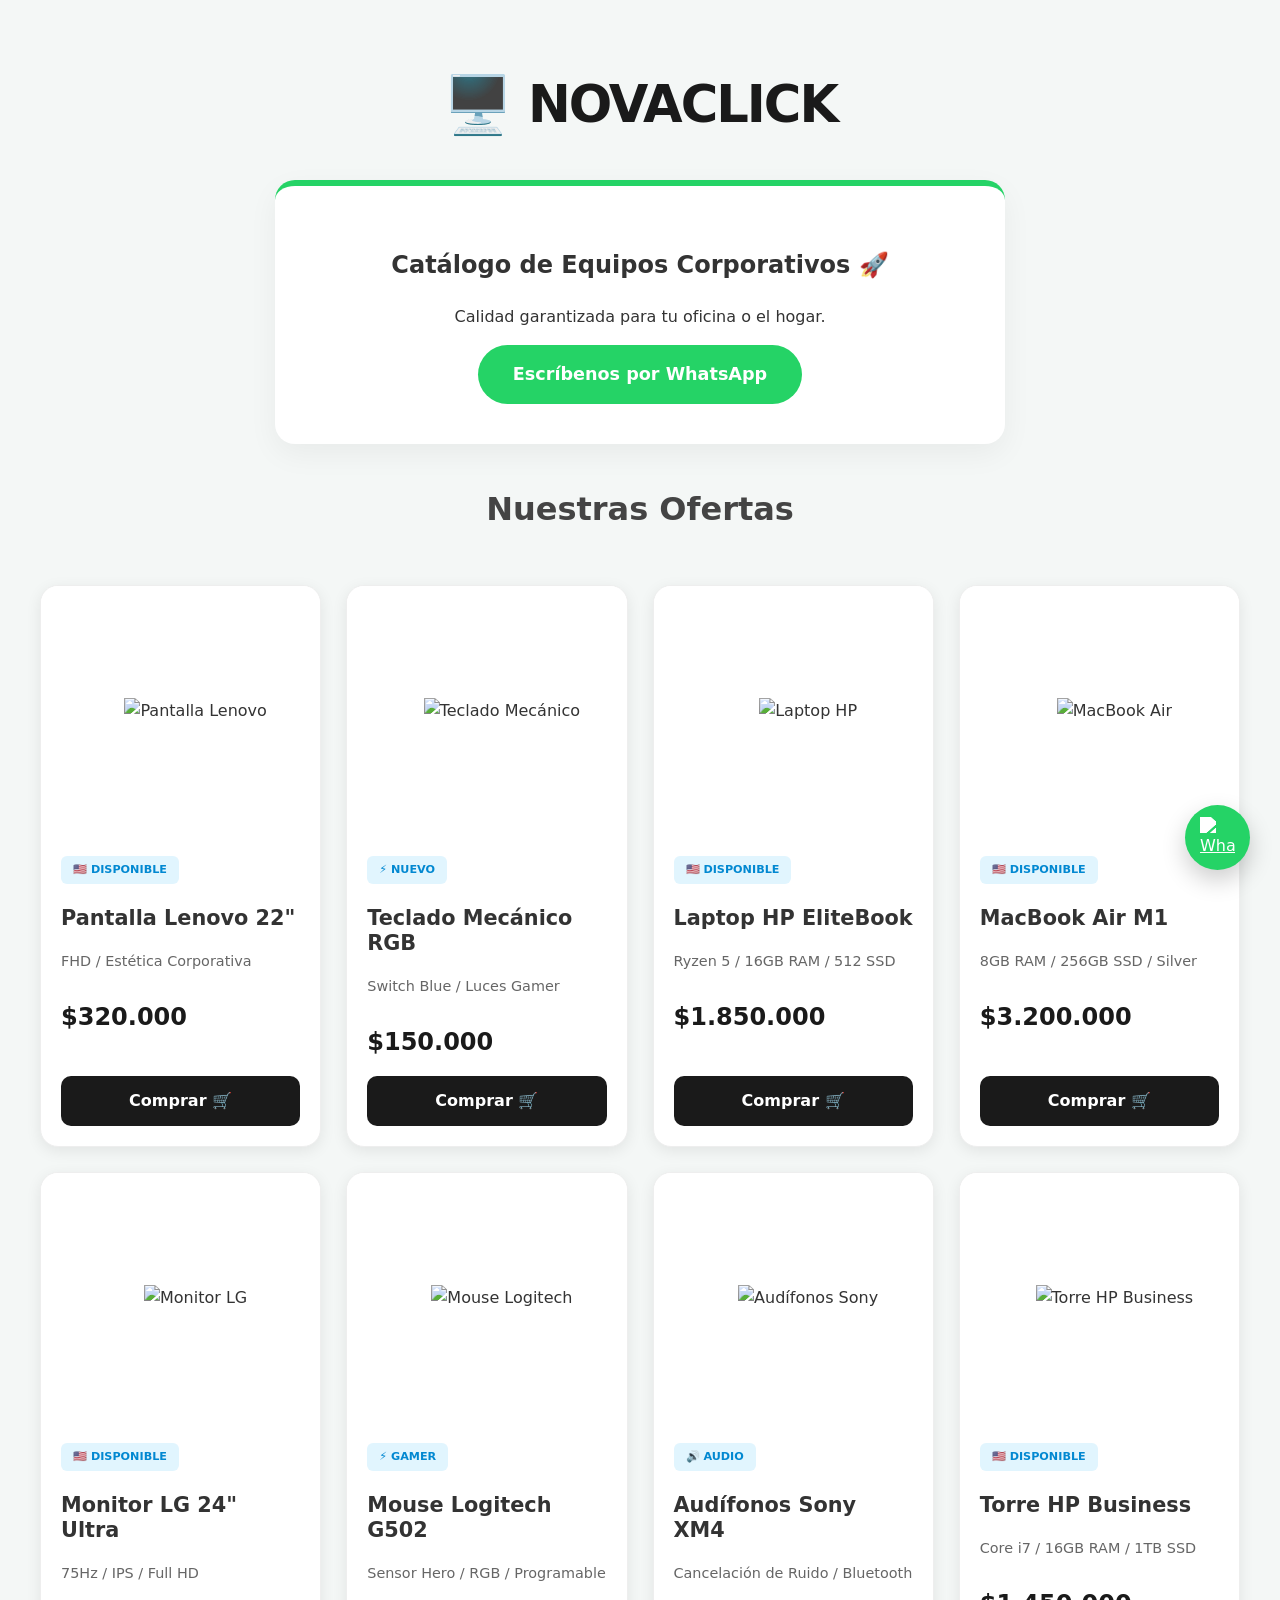
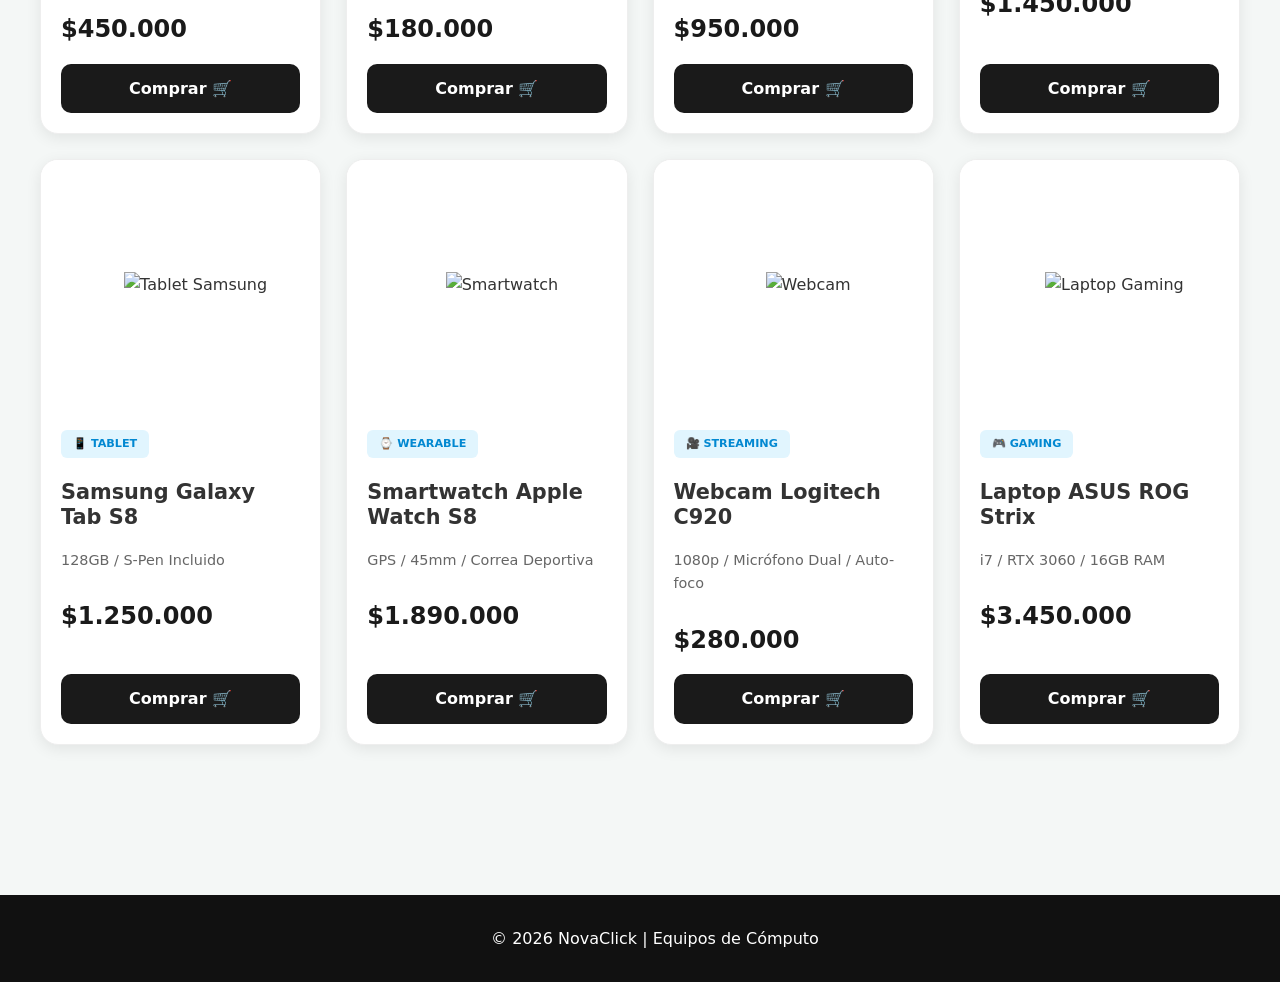
==== commit f9971631: "nuevo" ====
--- a/index.html
+++ b/index.html
@@ -1,273 +1,290 @@
-:root {
-    --color-wa: #25d366; 
-    --color-oscuro: #1a1a1a; 
-    --color-azul-corpo: #0288d1; 
-    --bg-gris: #f4f7f6;
-    --texto-suave: #666;
-}
-
-body {
-    font-family: 'Segoe UI', system-ui, -apple-system, sans-serif;
-    background-color: var(--bg-gris);
-    margin: 0;
-    color: #333;
-    line-height: 1.6;
-}
-
-/* Header Centrado */
-.header-principal {
-    display: flex;
-    justify-content: center;
-    align-items: center;
-    padding: 60px 20px 30px;
-    flex-wrap: wrap; /* Permite que el logo y el texto se apilen en pantallas pequeñas */
-    text-align: center;
-}
-
-.logo-contenedor {
-    display: flex;
-    align-items: center;
-    gap: 15px;
-    justify-content: center; /* Centra el logo y el texto cuando se apilan */
-}
-
-h1 {
-    font-size: 3.2rem;
-    color: var(--color-oscuro);
-    letter-spacing: -2px;
-    font-weight: 800;
-    margin: 0;
-}
-
-.icono-monitor { font-size: 3.5rem; }
-
-/* Sección Nuevos */
-.seccion-destacada {
-    padding: 0 20px;
-    margin-bottom: 40px;
-}
-
-.tarjeta-anuncio {
-    background: white;
-    padding: 40px;
-    border-radius: 20px;
-    text-align: center;
-    box-shadow: 0 10px 30px rgba(0,0,0,0.05);
-    margin: 0 auto;
-    max-width: 650px;
-    border-top: 6px solid var(--color-wa);
-}
-
-.btn-ws-principal {
-    background-color: var(--color-wa);
-    color: white;
-    text-decoration: none;
-    display: inline-flex;
-    align-items: center;
-    gap: 10px;
-    padding: 15px 35px;
-    border-radius: 50px;
-    font-weight: bold;
-    font-size: 1.1rem;
-    transition: 0.3s;
-}
-
-.btn-ws-principal img { width: 25px; filter: brightness(0) invert(1); }
-.btn-ws-principal:hover { transform: scale(1.05); box-shadow: 0 5px 15px rgba(37, 211, 102, 0.4); }
-
-/* Grid de Productos */
-.contenedor-grid {
-    display: grid;
-    /* En PC y pantallas grandes, el sistema intentará mostrar 4 columnas o más */
-    /* Cada columna tendrá al menos 280px, pero crecerá para llenar el espacio */
-    grid-template-columns: repeat(auto-fill, minmax(280px, 1fr));
-    gap: 25px;
-    max-width: 1200px; /* Limita el ancho del contenedor principal para que no haya demasiadas columnas */
-    margin: 0 auto;
-    padding: 20px 20px 100px;
-}
-
-.tarjeta-producto {
-    background: white;
-    border-radius: 18px;
-    overflow: hidden;
-    box-shadow: 0 4px 15px rgba(0,0,0,0.08);
-    transition: transform 0.3s ease;
-    border: 1px solid #eee;
-    display: flex;
-    flex-direction: column;
-}
-
-.tarjeta-producto:hover { transform: translateY(-10px); }
-
-.imagen-wrapper {
-    width: 100%;
-    height: 220px;
-    padding: 15px;
-    background: #fff;
-    display: flex;
-    align-items: center;
-    justify-content: center;
-}
-
-.imagen-wrapper img {
-    max-width: 100%;
-    max-height: 100%;
-    object-fit: contain;
-}
-
-.cuerpo-producto { 
-    padding: 20px; 
-    flex-grow: 1; 
-    display: flex; 
-    flex-direction: column;
-    text-align: left; /* Asegura que el texto esté alineado a la izquierda */
-}
-
-.badge-corpo {
-    background: #e1f5fe;
-    color: var(--color-azul-corpo);
-    font-size: 0.7rem;
-    font-weight: 800;
-    padding: 5px 12px;
-    border-radius: 6px;
-    align-self: flex-start; /* Para que el badge no ocupe todo el ancho */
-    margin-bottom: 12px;
-}
-
-h3 {
-    font-size: 1.3rem;
-    margin-top: 10px;
-    margin-bottom: 5px;
-    line-height: 1.2;
-}
-
-.detalles {
-    font-size: 0.9rem;
-    color: var(--texto-suave);
-    margin-bottom: 10px;
-}
-
-
-.precio { font-size: 1.5rem; font-weight: 800; color: var(--color-oscuro); margin: 15px 0; }
-
-.btn-comprar {
-    background: var(--color-oscuro);
-    color: white;
-    text-decoration: none;
-    text-align: center;
-    padding: 12px;
-    border-radius: 10px;
-    font-weight: bold;
-    margin-top: auto; /* Empuja el botón hacia abajo */
-    transition: background-color 0.3s ease;
-}
-
-.btn-comprar:hover {
-    background-color: #333;
-}
-
-/* Botón Flotante */
-.btn-wa-flotante {
-    position: fixed;
-    bottom: 30px;
-    right: 30px;
-    background: var(--color-wa);
-    width: 65px;
-    height: 65px;
-    border-radius: 50%;
-    display: flex;
-    justify-content: center;
-    align-items: center;
-    box-shadow: 0 10px 25px rgba(0,0,0,0.2);
-    z-index: 1000;
-    transition: transform 0.3s ease;
-}
-
-.btn-wa-flotante img { 
-    width: 35px; 
-    filter: brightness(0) invert(1); /* Para que el icono de WhatsApp sea blanco */
-}
-
-.btn-wa-flotante:hover {
-    transform: scale(1.1);
-}
-
-/* Títulos y Divisores */
-.titulo-galeria { text-align: center; font-size: 2rem; color: #444; margin-bottom: 30px; }
-.divisor-elegante { border: 0; height: 1px; background: #ddd; margin: 50px 0; }
-
-/* ==================================== */
-/* MEDIA QUERIES PARA RESPONSIVE DESIGN */
-/* ==================================== */
-
-/* Para pantallas entre 769px y 1200px (ej. laptops, tabletas grandes) */
-@media (max-width: 1200px) {
-    .contenedor-grid {
-        /* Permite que se organicen en 3 columnas o más si cabe, con un mínimo de 280px */
-        grid-template-columns: repeat(auto-fill, minmax(280px, 1fr));
-        padding-left: 15px; /* Ajuste de padding para pantallas más pequeñas */
-        padding-right: 15px;
-    }
-}
-
-
-/* Para pantallas más pequeñas que 768px (ej. tabletas en vertical o celulares grandes) */
-@media (max-width: 768px) {
-    .contenedor-grid {
-        /* Aquí forzamos 2 columnas para estas pantallas */
-        grid-template-columns: repeat(2, 1fr); /* Crea exactamente 2 columnas de igual ancho */
-        gap: 15px; /* Reducimos un poco el espacio entre productos para que quepan mejor */
-        padding: 15px; /* Reducimos el padding general */
-    }
-
-    .header-principal {
-        padding: 40px 15px 20px;
-        flex-direction: column; /* Apila el logo y el título */
-        gap: 10px;
-    }
-
-    .logo-contenedor {
-        flex-direction: column; /* Apila el icono y el texto del logo */
-        gap: 5px;
-    }
-
-    h1 {
-        font-size: 2.5rem; /* Hacemos el título más pequeño en móvil */
-        letter-spacing: -1px;
-    }
-
-    .icono-monitor { font-size: 3rem; }
-
-    .seccion-destacada {
-        padding: 0 15px;
-        margin-bottom: 30px;
-    }
-
-    .tarjeta-anuncio {
-        padding: 30px 20px;
-        margin-bottom: 3
-      
-          .footer {
-  background: #111;
-  color: #fff;
-  text-align: center;
-  padding: 15px;
-  width: 100%;
-  margin-top: 50px;
-}
-
-
-
-
-
 <!DOCTYPE html>
 <html lang="es">
 <head>
     <meta charset="UTF-8">
     <meta name="viewport" content="width=device-width, initial-scale=1.0">
     <title>NovaClick | Tienda Tecnológica</title>
-    <link rel="stylesheet" href="style.css">
+    <style>
+        :root {
+            --color-wa: #25d366; 
+            --color-oscuro: #1a1a1a; 
+            --color-azul-corpo: #0288d1; 
+            --bg-gris: #f4f7f6;
+            --texto-suave: #666;
+        }
+
+        body {
+            font-family: 'Segoe UI', system-ui, -apple-system, sans-serif;
+            background-color: var(--bg-gris);
+            margin: 0;
+            color: #333;
+            line-height: 1.6;
+        }
+
+        /* Header Centrado */
+        .header-principal {
+            display: flex;
+            justify-content: center;
+            align-items: center;
+            padding: 60px 20px 30px;
+            flex-wrap: wrap;
+            text-align: center;
+        }
+
+        .logo-contenedor {
+            display: flex;
+            align-items: center;
+            gap: 15px;
+            justify-content: center;
+        }
+
+        h1 {
+            font-size: 3.2rem;
+            color: var(--color-oscuro);
+            letter-spacing: -2px;
+            font-weight: 800;
+            margin: 0;
+        }
+
+        .icono-monitor { font-size: 3.5rem; }
+
+        /* Sección Destacada */
+        .seccion-destacada {
+            padding: 0 20px;
+            margin-bottom: 40px;
+        }
+
+        .tarjeta-anuncio {
+            background: white;
+            padding: 40px;
+            border-radius: 20px;
+            text-align: center;
+            box-shadow: 0 10px 30px rgba(0,0,0,0.05);
+            margin: 0 auto;
+            max-width: 650px;
+            border-top: 6px solid var(--color-wa);
+        }
+
+        .btn-ws-principal {
+            background-color: var(--color-wa);
+            color: white;
+            text-decoration: none;
+            display: inline-flex;
+            align-items: center;
+            gap: 10px;
+            padding: 15px 35px;
+            border-radius: 50px;
+            font-weight: bold;
+            font-size: 1.1rem;
+            transition: 0.3s;
+        }
+
+        .btn-ws-principal:hover { transform: scale(1.05); box-shadow: 0 5px 15px rgba(37, 211, 102, 0.4); }
+
+        /* Grid de Productos */
+        .contenedor-grid {
+            display: grid;
+            grid-template-columns: repeat(auto-fill, minmax(280px, 1fr));
+            gap: 25px;
+            max-width: 1200px;
+            margin: 0 auto;
+            padding: 20px 20px 100px;
+        }
+
+        .tarjeta-producto {
+            background: white;
+            border-radius: 18px;
+            overflow: hidden;
+            box-shadow: 0 4px 15px rgba(0,0,0,0.08);
+            transition: transform 0.3s ease;
+            border: 1px solid #eee;
+            display: flex;
+            flex-direction: column;
+        }
+
+        .tarjeta-producto:hover { transform: translateY(-10px); }
+
+        .imagen-wrapper {
+            width: 100%;
+            height: 220px;
+            padding: 15px;
+            background: #fff;
+            display: flex;
+            align-items: center;
+            justify-content: center;
+        }
+
+        .imagen-wrapper img {
+            max-width: 100%;
+            max-height: 100%;
+            object-fit: contain;
+        }
+
+        .cuerpo-producto { 
+            padding: 20px; 
+            flex-grow: 1; 
+            display: flex; 
+            flex-direction: column;
+            text-align: left;
+        }
+
+        .badge-corpo {
+            background: #e1f5fe;
+            color: var(--color-azul-corpo);
+            font-size: 0.7rem;
+            font-weight: 800;
+            padding: 5px 12px;
+            border-radius: 6px;
+            align-self: flex-start;
+            margin-bottom: 12px;
+        }
+
+        h3 {
+            font-size: 1.3rem;
+            margin-top: 10px;
+            margin-bottom: 5px;
+            line-height: 1.2;
+        }
+
+        .detalles {
+            font-size: 0.9rem;
+            color: var(--texto-suave);
+            margin-bottom: 10px;
+        }
+
+        .precio { 
+            font-size: 1.5rem; 
+            font-weight: 800; 
+            color: var(--color-oscuro); 
+            margin: 15px 0; 
+        }
+
+        .btn-comprar {
+            background: var(--color-oscuro);
+            color: white;
+            text-decoration: none;
+            text-align: center;
+            padding: 12px;
+            border-radius: 10px;
+            font-weight: bold;
+            margin-top: auto;
+            transition: background-color 0.3s ease;
+        }
+
+        .btn-comprar:hover {
+            background-color: #333;
+        }
+
+        /* Botón Flotante WhatsApp */
+        .btn-wa-flotante {
+            position: fixed;
+            bottom: 30px;
+            right: 30px;
+            background: var(--color-wa);
+            width: 65px;
+            height: 65px;
+            border-radius: 50%;
+            display: flex;
+            justify-content: center;
+            align-items: center;
+            box-shadow: 0 10px 25px rgba(0,0,0,0.2);
+            z-index: 1000;
+            transition: transform 0.3s ease;
+        }
+
+        .btn-wa-flotante img { 
+            width: 35px; 
+            filter: brightness(0) invert(1);
+        }
+
+        .btn-wa-flotante:hover {
+            transform: scale(1.1);
+        }
+
+        /* Títulos */
+        .titulo-galeria { 
+            text-align: center; 
+            font-size: 2rem; 
+            color: #444; 
+            margin-bottom: 30px; 
+        }
+
+        /* Footer */
+        .footer {
+            background: #111;
+            color: #fff;
+            text-align: center;
+            padding: 15px;
+            width: 100%;
+            margin-top: 50px;
+        }
+
+        /* ==================================== */
+        /* MEDIA QUERIES PARA RESPONSIVE DESIGN */
+        /* ==================================== */
+
+        @media (max-width: 1200px) {
+            .contenedor-grid {
+                grid-template-columns: repeat(auto-fill, minmax(280px, 1fr));
+                padding-left: 15px;
+                padding-right: 15px;
+            }
+        }
+
+        @media (max-width: 768px) {
+            .contenedor-grid {
+                grid-template-columns: repeat(2, 1fr);
+                gap: 15px;
+                padding: 15px;
+            }
+
+            .header-principal {
+                padding: 40px 15px 20px;
+                flex-direction: column;
+                gap: 10px;
+            }
+
+            .logo-contenedor {
+                flex-direction: column;
+                gap: 5px;
+            }
+
+            h1 {
+                font-size: 2.5rem;
+                letter-spacing: -1px;
+            }
+
+            .icono-monitor { font-size: 3rem; }
+
+            .seccion-destacada {
+                padding: 0 15px;
+                margin-bottom: 30px;
+            }
+
+            .tarjeta-anuncio {
+                padding: 30px 20px;
+            }
+        }
+
+        /* Para pantallas muy pequeñas (menos de 480px) */
+        @media (max-width: 480px) {
+            .contenedor-grid {
+                grid-template-columns: 1fr;
+                gap: 20px;
+            }
+            
+            .btn-wa-flotante {
+                width: 55px;
+                height: 55px;
+                bottom: 20px;
+                right: 20px;
+            }
+            
+            .btn-wa-flotante img {
+                width: 28px;
+            }
+        }
+    </style>
 </head>
 <body>
 
@@ -292,10 +309,10 @@
         <h2 class="titulo-galeria">Nuestras Ofertas</h2>
         
         <div class="contenedor-grid">
-
-            <div class="tarjeta-producto">
-                <div class="imagen-wrapper">
-                    <img src="https://images.unsplash.com/photo-1525547719571-a2d4ac8945e2?w=400" alt="Producto">
+            <!-- TARJETA 1 -->
+            <div class="tarjeta-producto">
+                <div class="imagen-wrapper">
+                    <img src="https://images.unsplash.com/photo-1525547719571-a2d4ac8945e2?w=400" alt="Pantalla Lenovo">
                 </div>
                 <div class="cuerpo-producto">
                     <span class="badge-corpo">🇺🇸 DISPONIBLE</span>
@@ -306,10 +323,10 @@
                 </div>
             </div>
 
-
-            <div class="tarjeta-producto">
-                <div class="imagen-wrapper">
-                    <img src="https://images.unsplash.com/photo-1511467687858-23d96c32e4ae?w=400" alt="Producto">
+            <!-- TARJETA 2 -->
+            <div class="tarjeta-producto">
+                <div class="imagen-wrapper">
+                    <img src="https://images.unsplash.com/photo-1511467687858-23d96c32e4ae?w=400" alt="Teclado Mecánico">
                 </div>
                 <div class="cuerpo-producto">
                     <span class="badge-corpo">⚡ NUEVO</span>
@@ -320,9 +337,10 @@
                 </div>
             </div>
 
-            <div class="tarjeta-producto">
-                <div class="imagen-wrapper">
-                    <img src="https://images.unsplash.com/photo-1588872657578-7efd1f1555ed?w=400" alt="Producto">
+            <!-- TARJETA 3 -->
+            <div class="tarjeta-producto">
+                <div class="imagen-wrapper">
+                    <img src="https://images.unsplash.com/photo-1588872657578-7efd1f1555ed?w=400" alt="Laptop HP">
                 </div>
                 <div class="cuerpo-producto">
                     <span class="badge-corpo">🇺🇸 DISPONIBLE</span>
@@ -333,9 +351,10 @@
                 </div>
             </div>
 
-            <div class="tarjeta-producto">
-                <div class="imagen-wrapper">
-                    <img src="https://images.unsplash.com/photo-1541807084-5c52b6b3adef?w=400" alt="Producto">
+            <!-- TARJETA 4 -->
+            <div class="tarjeta-producto">
+                <div class="imagen-wrapper">
+                    <img src="https://images.unsplash.com/photo-1541807084-5c52b6b3adef?w=400" alt="MacBook Air">
                 </div>
                 <div class="cuerpo-producto">
                     <span class="badge-corpo">🇺🇸 DISPONIBLE</span>
@@ -346,9 +365,10 @@
                 </div>
             </div>
 
-            <div class="tarjeta-producto">
-                <div class="imagen-wrapper">
-                    <img src="https://images.unsplash.com/photo-1527443224154-c4a3942d3acf?w=400" alt="Producto">
+            <!-- TARJETA 5 -->
+            <div class="tarjeta-producto">
+                <div class="imagen-wrapper">
+                    <img src="https://images.unsplash.com/photo-1527443224154-c4a3942d3acf?w=400" alt="Monitor LG">
                 </div>
                 <div class="cuerpo-producto">
                     <span class="badge-corpo">🇺🇸 DISPONIBLE</span>
@@ -359,9 +379,10 @@
                 </div>
             </div>
 
-            <div class="tarjeta-producto">
-                <div class="imagen-wrapper">
-                    <img src="https://images.unsplash.com/photo-1591405351990-4726e331f141?w=400" alt="Producto">
+            <!-- TARJETA 6 -->
+            <div class="tarjeta-producto">
+                <div class="imagen-wrapper">
+                    <img src="https://images.unsplash.com/photo-1591405351990-4726e331f141?w=400" alt="Mouse Logitech">
                 </div>
                 <div class="cuerpo-producto">
                     <span class="badge-corpo">⚡ GAMER</span>
@@ -372,9 +393,10 @@
                 </div>
             </div>
 
-            <div class="tarjeta-producto">
-                <div class="imagen-wrapper">
-                    <img src="https://images.unsplash.com/photo-1505740420928-5e560c06d30e?w=400" alt="Producto">
+            <!-- TARJETA 7 -->
+            <div class="tarjeta-producto">
+                <div class="imagen-wrapper">
+                    <img src="https://images.unsplash.com/photo-1505740420928-5e560c06d30e?w=400" alt="Audífonos Sony">
                 </div>
                 <div class="cuerpo-producto">
                     <span class="badge-corpo">🔊 AUDIO</span>
@@ -385,9 +407,10 @@
                 </div>
             </div>
 
-            <div class="tarjeta-producto">
-                <div class="imagen-wrapper">
-                    <img src="https://images.unsplash.com/photo-1531297484001-80022131f5a1?w=400" alt="Producto">
+            <!-- TARJETA 8 -->
+            <div class="tarjeta-producto">
+                <div class="imagen-wrapper">
+                    <img src="https://images.unsplash.com/photo-1531297484001-80022131f5a1?w=400" alt="Torre HP Business">
                 </div>
                 <div class="cuerpo-producto">
                     <span class="badge-corpo">🇺🇸 DISPONIBLE</span>
@@ -397,41 +420,71 @@
                     <a href="https://wa.me/573215884611?text=Me%20interesa%20la%20Torre%20HP" class="btn-comprar" target="_blank">Comprar 🛒</a>
                 </div>
             </div>
-          
-            <div class="tarjeta-producto">
-                <div class="imagen-wrapper">
-                    <img src="https://images.unsplash.com/photo-1531297484001-80022131f5a1?w=400" alt="Producto">
-                </div>
-                <div class="cuerpo-producto">
-                    <span class="badge-corpo">🇺🇸 DISPONIBLE</span>
-                    <h3>Torre HP Business</h3>
-                    <p class="detalles">Core i7 / 16GB RAM / 1TB SSD</p>
-                    <p class="precio">$1.450.000</p>
-                    <a href="https://wa.me/573215884611?text=Me%20interesa%20la%20Torre%20HP" class="btn-comprar" target="_blank">Comprar 🛒</a>
-                </div>
-            </div>
-          
-           <div class="tarjeta-producto">
-                <div class="imagen-wrapper">
-                    <img src="https://images.unsplash.com/photo-1531297484001-80022131f5a1?w=400" alt="Producto">
-                </div>
-                <div class="cuerpo-producto">
-                    <span class="badge-corpo">🇺🇸 DISPONIBLE</span>
-                    <h3>Torre HP Business</h3>
-                    <p class="detalles">Core i7 / 16GB RAM / 1TB SSD</p>
-                    <p class="precio">$1.450.000</p>
-                    <a href="https://wa.me/573215884611?text=Me%20interesa%20la%20Torre%20HP" class="btn-comprar" target="_blank">Comprar 🛒</a>
-                </div>
-            </div>
-
-        </div> </main>
+
+            <!-- TARJETA 9 - NUEVO PRODUCTO (Ejemplo adicional) -->
+            <div class="tarjeta-producto">
+                <div class="imagen-wrapper">
+                    <img src="https://images.unsplash.com/photo-1587831990711-23ca6441447b?w=400" alt="Tablet Samsung">
+                </div>
+                <div class="cuerpo-producto">
+                    <span class="badge-corpo">📱 TABLET</span>
+                    <h3>Samsung Galaxy Tab S8</h3>
+                    <p class="detalles">128GB / S-Pen Incluido</p>
+                    <p class="precio">$1.250.000</p>
+                    <a href="https://wa.me/573215884611?text=Me%20interesa%20la%20Tablet%20Samsung" class="btn-comprar" target="_blank">Comprar 🛒</a>
+                </div>
+            </div>
+
+            <!-- TARJETA 10 - NUEVO PRODUCTO -->
+            <div class="tarjeta-producto">
+                <div class="imagen-wrapper">
+                    <img src="https://images.unsplash.com/photo-1546868871-7041f2a55e12?w=400" alt="Smartwatch">
+                </div>
+                <div class="cuerpo-producto">
+                    <span class="badge-corpo">⌚ WEARABLE</span>
+                    <h3>Smartwatch Apple Watch S8</h3>
+                    <p class="detalles">GPS / 45mm / Correa Deportiva</p>
+                    <p class="precio">$1.890.000</p>
+                    <a href="https://wa.me/573215884611?text=Me%20interesa%20el%20Apple%20Watch" class="btn-comprar" target="_blank">Comprar 🛒</a>
+                </div>
+            </div>
+
+            <!-- TARJETA 11 - NUEVO PRODUCTO -->
+            <div class="tarjeta-producto">
+                <div class="imagen-wrapper">
+                    <img src="https://images.unsplash.com/photo-1587202372775-e229f172b9d7?w=400" alt="Webcam">
+                </div>
+                <div class="cuerpo-producto">
+                    <span class="badge-corpo">🎥 STREAMING</span>
+                    <h3>Webcam Logitech C920</h3>
+                    <p class="detalles">1080p / Micrófono Dual / Auto-foco</p>
+                    <p class="precio">$280.000</p>
+                    <a href="https://wa.me/573215884611?text=Me%20interesa%20la%20Webcam" class="btn-comprar" target="_blank">Comprar 🛒</a>
+                </div>
+            </div>
+
+            <!-- TARJETA 12 - NUEVO PRODUCTO -->
+            <div class="tarjeta-producto">
+                <div class="imagen-wrapper">
+                    <img src="https://images.unsplash.com/photo-1618424181497-157f25b6ddd5?w=400" alt="Laptop Gaming">
+                </div>
+                <div class="cuerpo-producto">
+                    <span class="badge-corpo">🎮 GAMING</span>
+                    <h3>Laptop ASUS ROG Strix</h3>
+                    <p class="detalles">i7 / RTX 3060 / 16GB RAM</p>
+                    <p class="precio">$3.450.000</p>
+                    <a href="https://wa.me/573215884611?text=Me%20interesa%20la%20Laptop%20Gamer" class="btn-comprar" target="_blank">Comprar 🛒</a>
+                </div>
+            </div>
+        </div>
+    </main>
 
     <a href="https://wa.me/573215884611" class="btn-wa-flotante" target="_blank">
         <img src="https://upload.wikimedia.org/wikipedia/commons/6/6b/WhatsApp.svg" alt="WhatsApp">
     </a>
 
     <footer class="footer">
-        <p>&copy; 2026 NovaClick | Equipos de Computo</p>
+        <p>&copy; 2026 NovaClick | Equipos de Cómputo</p>
     </footer>
 
 </body>
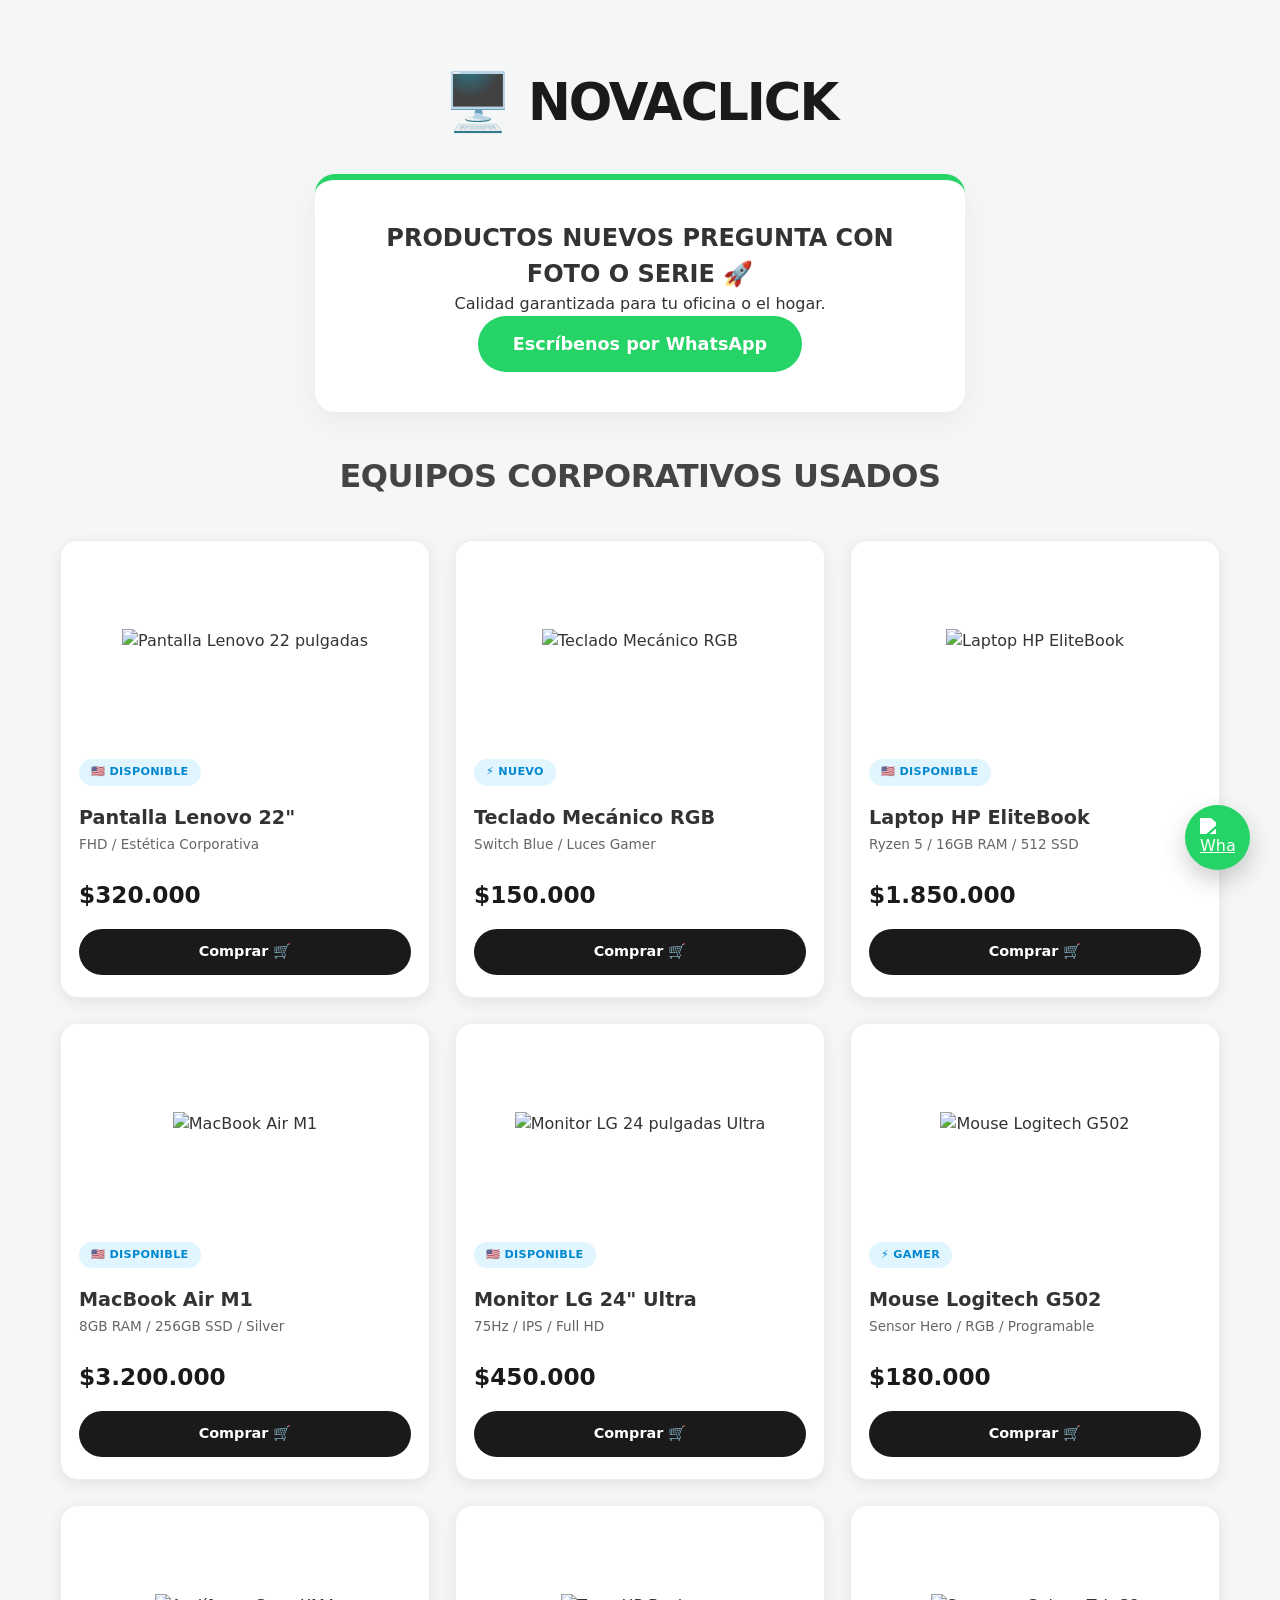
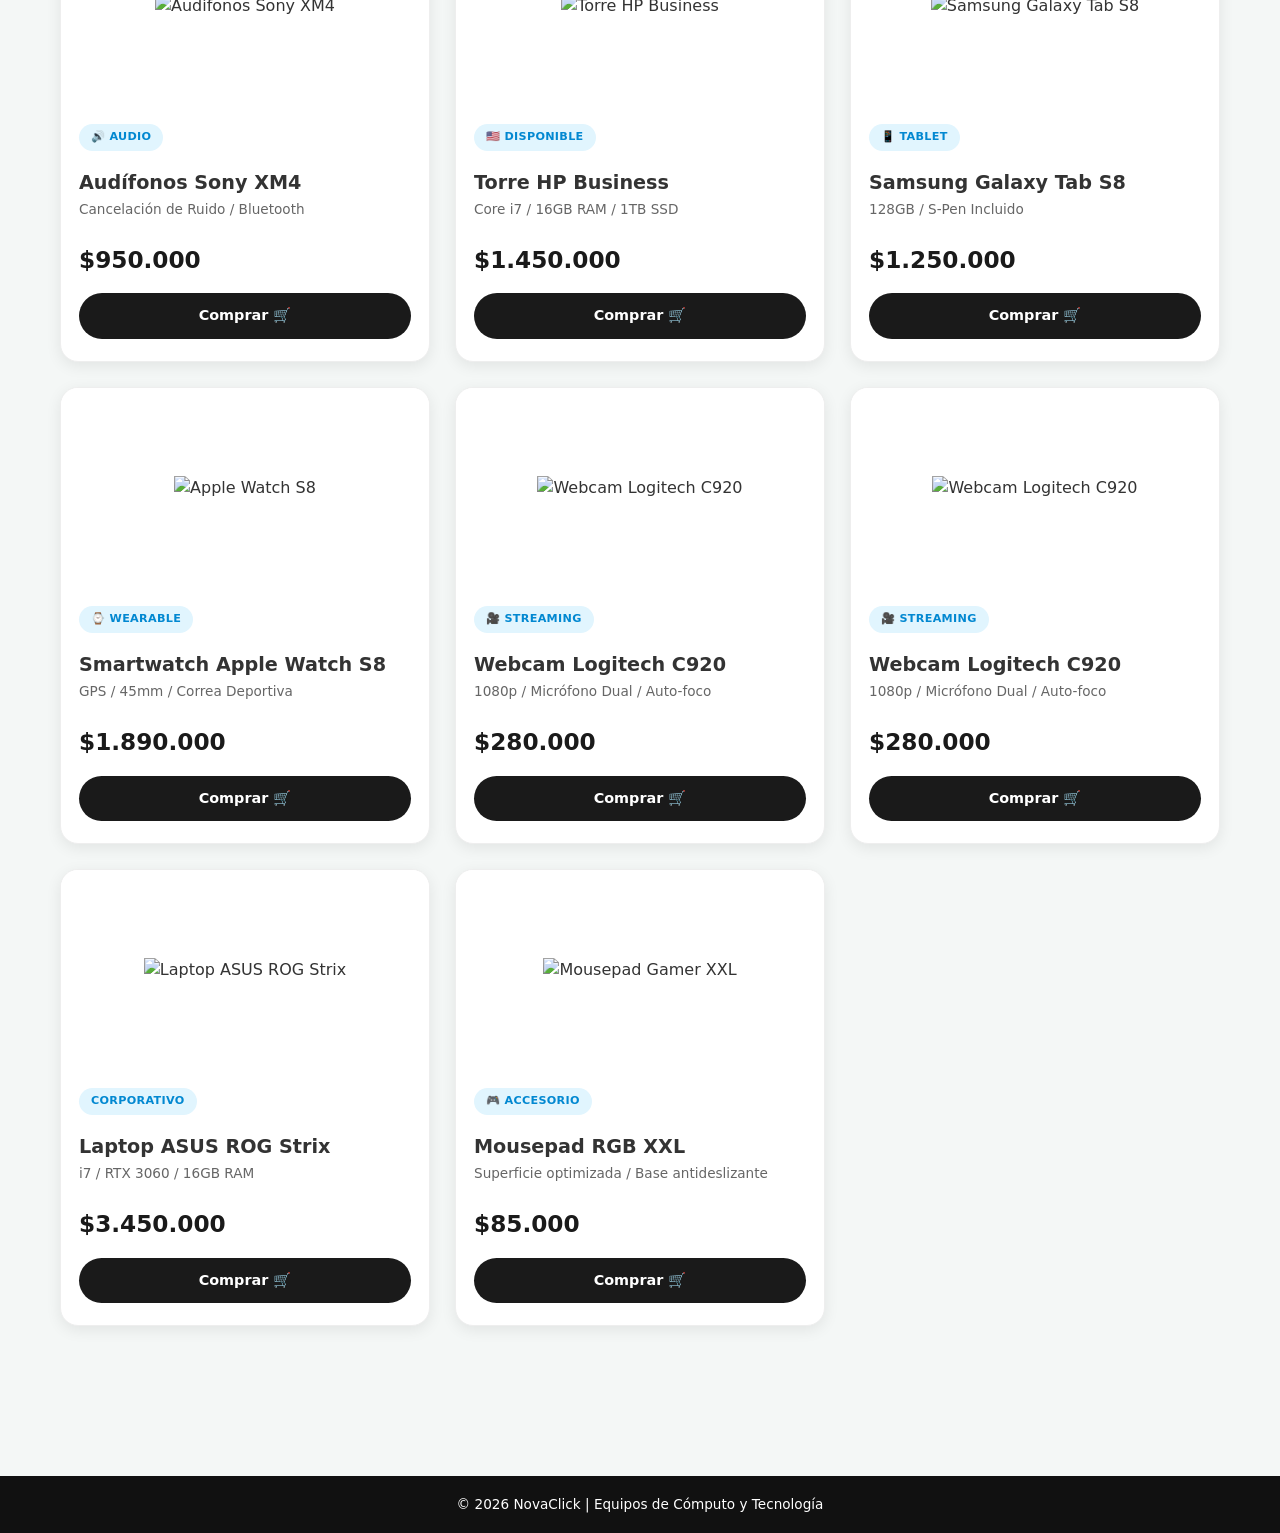
==== commit b2f38dd3: "CODIGO" ====
--- a/index.html
+++ b/index.html
@@ -2,9 +2,15 @@
 <html lang="es">
 <head>
     <meta charset="UTF-8">
-    <meta name="viewport" content="width=device-width, initial-scale=1.0">
+    <meta name="viewport" content="width=device-width, initial-scale=1.0, user-scalable=yes">
     <title>NovaClick | Tienda Tecnológica</title>
     <style>
+        * {
+            margin: 0;
+            padding: 0;
+            box-sizing: border-box;
+        }
+
         :root {
             --color-wa: #25d366; 
             --color-oscuro: #1a1a1a; 
@@ -18,7 +24,7 @@
             background-color: var(--bg-gris);
             margin: 0;
             color: #333;
-            line-height: 1.6;
+            line-height: 1.5;
         }
 
         /* Header Centrado */
@@ -77,11 +83,13 @@
             font-weight: bold;
             font-size: 1.1rem;
             transition: 0.3s;
+            border: none;
+            cursor: pointer;
         }
 
         .btn-ws-principal:hover { transform: scale(1.05); box-shadow: 0 5px 15px rgba(37, 211, 102, 0.4); }
 
-        /* Grid de Productos */
+        /* Grid de Productos - MODIFICADO PARA 2 COLUMNAS EN MÓVIL */
         .contenedor-grid {
             display: grid;
             grid-template-columns: repeat(auto-fill, minmax(280px, 1fr));
@@ -96,17 +104,21 @@
             border-radius: 18px;
             overflow: hidden;
             box-shadow: 0 4px 15px rgba(0,0,0,0.08);
-            transition: transform 0.3s ease;
+            transition: transform 0.3s ease, box-shadow 0.3s ease;
             border: 1px solid #eee;
             display: flex;
             flex-direction: column;
-        }
-
-        .tarjeta-producto:hover { transform: translateY(-10px); }
+            height: 100%;
+        }
+
+        .tarjeta-producto:hover { 
+            transform: translateY(-6px);
+            box-shadow: 0 12px 24px rgba(0,0,0,0.12);
+        }
 
         .imagen-wrapper {
             width: 100%;
-            height: 220px;
+            height: 200px;
             padding: 15px;
             background: #fff;
             display: flex;
@@ -118,10 +130,15 @@
             max-width: 100%;
             max-height: 100%;
             object-fit: contain;
+            transition: transform 0.2s ease;
+        }
+        
+        .tarjeta-producto:hover .imagen-wrapper img {
+            transform: scale(1.02);
         }
 
         .cuerpo-producto { 
-            padding: 20px; 
+            padding: 18px 18px 22px; 
             flex-grow: 1; 
             display: flex; 
             flex-direction: column;
@@ -134,29 +151,31 @@
             font-size: 0.7rem;
             font-weight: 800;
             padding: 5px 12px;
-            border-radius: 6px;
+            border-radius: 30px;
             align-self: flex-start;
             margin-bottom: 12px;
+            letter-spacing: 0.3px;
         }
 
         h3 {
-            font-size: 1.3rem;
-            margin-top: 10px;
-            margin-bottom: 5px;
-            line-height: 1.2;
+            font-size: 1.2rem;
+            margin: 8px 0 4px;
+            line-height: 1.3;
+            font-weight: 700;
         }
 
         .detalles {
-            font-size: 0.9rem;
+            font-size: 0.85rem;
             color: var(--texto-suave);
-            margin-bottom: 10px;
+            margin-bottom: 12px;
+            line-height: 1.4;
         }
 
         .precio { 
-            font-size: 1.5rem; 
+            font-size: 1.45rem; 
             font-weight: 800; 
             color: var(--color-oscuro); 
-            margin: 15px 0; 
+            margin: 12px 0 16px; 
         }
 
         .btn-comprar {
@@ -164,15 +183,18 @@
             color: white;
             text-decoration: none;
             text-align: center;
-            padding: 12px;
-            border-radius: 10px;
+            padding: 12px 8px;
+            border-radius: 40px;
             font-weight: bold;
+            font-size: 0.9rem;
             margin-top: auto;
-            transition: background-color 0.3s ease;
+            transition: all 0.25s ease;
+            display: block;
         }
 
         .btn-comprar:hover {
-            background-color: #333;
+            background-color: #2c2c2c;
+            transform: scale(0.98);
         }
 
         /* Botón Flotante WhatsApp */
@@ -189,7 +211,7 @@
             align-items: center;
             box-shadow: 0 10px 25px rgba(0,0,0,0.2);
             z-index: 1000;
-            transition: transform 0.3s ease;
+            transition: transform 0.3s ease, background 0.2s;
         }
 
         .btn-wa-flotante img { 
@@ -199,14 +221,16 @@
 
         .btn-wa-flotante:hover {
             transform: scale(1.1);
-        }
-
-        /* Títulos */
+            background: #20b859;
+        }
+
         .titulo-galeria { 
             text-align: center; 
             font-size: 2rem; 
             color: #444; 
-            margin-bottom: 30px; 
+            margin-bottom: 20px;
+            font-weight: 600;
+            letter-spacing: -0.5px;
         }
 
         /* Footer */
@@ -214,74 +238,200 @@
             background: #111;
             color: #fff;
             text-align: center;
-            padding: 15px;
+            padding: 18px;
             width: 100%;
             margin-top: 50px;
-        }
-
-        /* ==================================== */
-        /* MEDIA QUERIES PARA RESPONSIVE DESIGN */
-        /* ==================================== */
-
-        @media (max-width: 1200px) {
+            font-size: 0.85rem;
+        }
+
+        /* ============================================= */
+        /* RESPONSIVE: 2 COLUMNAS EN MÓVIL (y tablet pequeña) */
+        /* ============================================= */
+        
+        /* Tablets y pantallas medianas (hasta 900px) */
+        @media (max-width: 900px) {
             .contenedor-grid {
-                grid-template-columns: repeat(auto-fill, minmax(280px, 1fr));
-                padding-left: 15px;
-                padding-right: 15px;
-            }
-        }
-
+                gap: 20px;
+                padding: 15px 20px 80px;
+            }
+        }
+        
+        /* DISPOSITIVOS MÓVILES: FORZAMOS EXACTAMENTE 2 COLUMNAS */
         @media (max-width: 768px) {
             .contenedor-grid {
                 grid-template-columns: repeat(2, 1fr);
-                gap: 15px;
-                padding: 15px;
-            }
-
+                gap: 16px;
+                padding: 12px 16px 80px;
+                max-width: 100%;
+            }
+            
             .header-principal {
-                padding: 40px 15px 20px;
+                padding: 35px 15px 20px;
                 flex-direction: column;
-                gap: 10px;
-            }
-
+                gap: 8px;
+            }
+            
             .logo-contenedor {
                 flex-direction: column;
                 gap: 5px;
             }
-
+            
             h1 {
-                font-size: 2.5rem;
+                font-size: 2.4rem;
                 letter-spacing: -1px;
             }
-
-            .icono-monitor { font-size: 3rem; }
-
+            
+            .icono-monitor { font-size: 2.8rem; }
+            
             .seccion-destacada {
-                padding: 0 15px;
-                margin-bottom: 30px;
-            }
-
+                padding: 0 16px;
+                margin-bottom: 24px;
+            }
+            
             .tarjeta-anuncio {
-                padding: 30px 20px;
-            }
-        }
-
-        /* Para pantallas muy pequeñas (menos de 480px) */
+                padding: 28px 18px;
+            }
+            
+            .tarjeta-anuncio h2 {
+                font-size: 1.4rem;
+            }
+            
+            .btn-ws-principal {
+                padding: 12px 24px;
+                font-size: 1rem;
+            }
+            
+            .titulo-galeria {
+                font-size: 1.7rem;
+                margin-bottom: 12px;
+            }
+            
+            /* Ajustes internos de tarjeta para mejor aprovechamiento en móvil */
+            .imagen-wrapper {
+                height: 160px;
+                padding: 12px;
+            }
+            
+            .cuerpo-producto {
+                padding: 12px 12px 16px;
+            }
+            
+            h3 {
+                font-size: 1rem;
+                margin-top: 4px;
+            }
+            
+            .detalles {
+                font-size: 0.75rem;
+                margin-bottom: 8px;
+            }
+            
+            .precio {
+                font-size: 1.2rem;
+                margin: 8px 0 12px;
+            }
+            
+            .badge-corpo {
+                font-size: 0.65rem;
+                padding: 4px 10px;
+                margin-bottom: 8px;
+            }
+            
+            .btn-comprar {
+                padding: 10px 6px;
+                font-size: 0.8rem;
+                border-radius: 30px;
+            }
+        }
+        
+        /* Para móviles muy pequeños (menos de 480px) seguimos con 2 columnas pero compactamos un poco más */
         @media (max-width: 480px) {
             .contenedor-grid {
-                grid-template-columns: 1fr;
-                gap: 20px;
+                gap: 12px;
+                padding: 10px 12px 70px;
+            }
+            
+            .imagen-wrapper {
+                height: 140px;
+                padding: 8px;
+            }
+            
+            .cuerpo-producto {
+                padding: 10px 10px 14px;
+            }
+            
+            h3 {
+                font-size: 0.9rem;
+            }
+            
+            .detalles {
+                font-size: 0.7rem;
+            }
+            
+            .precio {
+                font-size: 1.1rem;
+                margin: 6px 0 10px;
+            }
+            
+            .btn-comprar {
+                padding: 8px 5px;
+                font-size: 0.75rem;
+            }
+            
+            .badge-corpo {
+                font-size: 0.6rem;
+                padding: 3px 8px;
             }
             
             .btn-wa-flotante {
-                width: 55px;
-                height: 55px;
-                bottom: 20px;
-                right: 20px;
+                width: 52px;
+                height: 52px;
+                bottom: 18px;
+                right: 18px;
             }
             
             .btn-wa-flotante img {
                 width: 28px;
+            }
+            
+            .tarjeta-anuncio {
+                padding: 20px 14px;
+            }
+            
+            .tarjeta-anuncio h2 {
+                font-size: 1.2rem;
+            }
+            
+            .btn-ws-principal {
+                padding: 10px 20px;
+                font-size: 0.9rem;
+            }
+        }
+        
+        /* Para pantallas extremadamente angostas (320px) seguimos con 2 columnas pero asegurando legibilidad */
+        @media (max-width: 360px) {
+            .contenedor-grid {
+                gap: 10px;
+            }
+            
+            .imagen-wrapper {
+                height: 120px;
+            }
+            
+            h3 {
+                font-size: 0.85rem;
+            }
+            
+            .precio {
+                font-size: 1rem;
+            }
+        }
+        
+        /* Evitamos que en tablets horizontales o muy anchas se vea de 1 columna, mantenemos grid responsivo */
+        @media (min-width: 769px) and (max-width: 1024px) {
+            .contenedor-grid {
+                grid-template-columns: repeat(auto-fill, minmax(270px, 1fr));
+                gap: 22px;
             }
         }
     </style>
@@ -298,194 +448,224 @@
     <main>
         <section class="seccion-destacada">
             <div class="tarjeta-anuncio">
-                <h2>Catálogo de Equipos Corporativos 🚀</h2>
+                <h2>PRODUCTOS NUEVOS PREGUNTA CON FOTO O SERIE 🚀</h2>
                 <p>Calidad garantizada para tu oficina o el hogar.</p>
-                <a href="https://wa.me/573215884611" class="btn-ws-principal" target="_blank">
+                <a href="https://wa.me/573215804611" class="btn-ws-principal" target="_blank" rel="noopener noreferrer">
                     Escríbenos por WhatsApp
                 </a>
             </div>
         </section>
 
-        <h2 class="titulo-galeria">Nuestras Ofertas</h2>
+        <h2 class="titulo-galeria">EQUIPOS CORPORATIVOS USADOS</h2>
         
         <div class="contenedor-grid">
             <!-- TARJETA 1 -->
             <div class="tarjeta-producto">
                 <div class="imagen-wrapper">
-                    <img src="https://images.unsplash.com/photo-1525547719571-a2d4ac8945e2?w=400" alt="Pantalla Lenovo">
+                    <img src="https://images.unsplash.com/photo-1525547719571-a2d4ac8945e2?w=400" alt="Pantalla Lenovo 22 pulgadas" loading="lazy">
                 </div>
                 <div class="cuerpo-producto">
                     <span class="badge-corpo">🇺🇸 DISPONIBLE</span>
                     <h3>Pantalla Lenovo 22"</h3>
                     <p class="detalles">FHD / Estética Corporativa</p>
                     <p class="precio">$320.000</p>
-                    <a href="https://wa.me/573215884611?text=Me%20interesa%20la%20Pantalla%20Lenovo" class="btn-comprar" target="_blank">Comprar 🛒</a>
+                    <a href="https://wa.me/573215804611?text=Me%20interesa%20la%20Pantalla%20Lenovo" class="btn-comprar" target="_blank" rel="noopener noreferrer">Comprar 🛒</a>
                 </div>
             </div>
 
             <!-- TARJETA 2 -->
             <div class="tarjeta-producto">
                 <div class="imagen-wrapper">
-                    <img src="https://images.unsplash.com/photo-1511467687858-23d96c32e4ae?w=400" alt="Teclado Mecánico">
+                    <img src="https://images.unsplash.com/photo-1511467687858-23d96c32e4ae?w=400" alt="Teclado Mecánico RGB" loading="lazy">
                 </div>
                 <div class="cuerpo-producto">
                     <span class="badge-corpo">⚡ NUEVO</span>
                     <h3>Teclado Mecánico RGB</h3>
                     <p class="detalles">Switch Blue / Luces Gamer</p>
                     <p class="precio">$150.000</p>
-                    <a href="https://wa.me/573215884611?text=Me%20interesa%20el%20Teclado" class="btn-comprar" target="_blank">Comprar 🛒</a>
+                    <a href="https://wa.me/573215804611?text=Me%20interesa%20el%20Teclado" class="btn-comprar" target="_blank" rel="noopener noreferrer">Comprar 🛒</a>
                 </div>
             </div>
 
             <!-- TARJETA 3 -->
             <div class="tarjeta-producto">
                 <div class="imagen-wrapper">
-                    <img src="https://images.unsplash.com/photo-1588872657578-7efd1f1555ed?w=400" alt="Laptop HP">
+                    <img src="https://images.unsplash.com/photo-1588872657578-7efd1f1555ed?w=400" alt="Laptop HP EliteBook" loading="lazy">
                 </div>
                 <div class="cuerpo-producto">
                     <span class="badge-corpo">🇺🇸 DISPONIBLE</span>
                     <h3>Laptop HP EliteBook</h3>
                     <p class="detalles">Ryzen 5 / 16GB RAM / 512 SSD</p>
                     <p class="precio">$1.850.000</p>
-                    <a href="https://wa.me/573215884611?text=Me%20interesa%20la%20Laptop%20HP" class="btn-comprar" target="_blank">Comprar 🛒</a>
+                    <a href="https://wa.me/573215804611?text=Me%20interesa%20la%20Laptop%20HP" class="btn-comprar" target="_blank" rel="noopener noreferrer">Comprar 🛒</a>
                 </div>
             </div>
 
             <!-- TARJETA 4 -->
             <div class="tarjeta-producto">
                 <div class="imagen-wrapper">
-                    <img src="https://images.unsplash.com/photo-1541807084-5c52b6b3adef?w=400" alt="MacBook Air">
+                    <img src="https://images.unsplash.com/photo-1541807084-5c52b6b3adef?w=400" alt="MacBook Air M1" loading="lazy">
                 </div>
                 <div class="cuerpo-producto">
                     <span class="badge-corpo">🇺🇸 DISPONIBLE</span>
                     <h3>MacBook Air M1</h3>
                     <p class="detalles">8GB RAM / 256GB SSD / Silver</p>
                     <p class="precio">$3.200.000</p>
-                    <a href="https://wa.me/573215884611?text=Me%20interesa%20el%20Macbook" class="btn-comprar" target="_blank">Comprar 🛒</a>
+                    <a href="https://wa.me/573215804611?text=Me%20interesa%20el%20Macbook" class="btn-comprar" target="_blank" rel="noopener noreferrer">Comprar 🛒</a>
                 </div>
             </div>
 
             <!-- TARJETA 5 -->
             <div class="tarjeta-producto">
                 <div class="imagen-wrapper">
-                    <img src="https://images.unsplash.com/photo-1527443224154-c4a3942d3acf?w=400" alt="Monitor LG">
+                    <img src="https://images.unsplash.com/photo-1527443224154-c4a3942d3acf?w=400" alt="Monitor LG 24 pulgadas Ultra" loading="lazy">
                 </div>
                 <div class="cuerpo-producto">
                     <span class="badge-corpo">🇺🇸 DISPONIBLE</span>
                     <h3>Monitor LG 24" Ultra</h3>
                     <p class="detalles">75Hz / IPS / Full HD</p>
                     <p class="precio">$450.000</p>
-                    <a href="https://wa.me/573215884611?text=Me%20interesa%20el%20Monitor%20LG" class="btn-comprar" target="_blank">Comprar 🛒</a>
+                    <a href="https://wa.me/573215804611?text=Me%20interesa%20el%20Monitor%20LG" class="btn-comprar" target="_blank" rel="noopener noreferrer">Comprar 🛒</a>
                 </div>
             </div>
 
             <!-- TARJETA 6 -->
             <div class="tarjeta-producto">
                 <div class="imagen-wrapper">
-                    <img src="https://images.unsplash.com/photo-1591405351990-4726e331f141?w=400" alt="Mouse Logitech">
+                    <img src="https://images.unsplash.com/photo-1591405351990-4726e331f141?w=400" alt="Mouse Logitech G502" loading="lazy">
                 </div>
                 <div class="cuerpo-producto">
                     <span class="badge-corpo">⚡ GAMER</span>
                     <h3>Mouse Logitech G502</h3>
                     <p class="detalles">Sensor Hero / RGB / Programable</p>
                     <p class="precio">$180.000</p>
-                    <a href="https://wa.me/573215884611?text=Me%20interesa%20el%20Mouse" class="btn-comprar" target="_blank">Comprar 🛒</a>
+                    <a href="https://wa.me/573215804611?text=Me%20interesa%20el%20Mouse" class="btn-comprar" target="_blank" rel="noopener noreferrer">Comprar 🛒</a>
                 </div>
             </div>
 
             <!-- TARJETA 7 -->
             <div class="tarjeta-producto">
                 <div class="imagen-wrapper">
-                    <img src="https://images.unsplash.com/photo-1505740420928-5e560c06d30e?w=400" alt="Audífonos Sony">
+                    <img src="https://images.unsplash.com/photo-1505740420928-5e560c06d30e?w=400" alt="Audífonos Sony XM4" loading="lazy">
                 </div>
                 <div class="cuerpo-producto">
                     <span class="badge-corpo">🔊 AUDIO</span>
                     <h3>Audífonos Sony XM4</h3>
                     <p class="detalles">Cancelación de Ruido / Bluetooth</p>
                     <p class="precio">$950.000</p>
-                    <a href="https://wa.me/573215884611?text=Me%20interesa%20los%20Audifonos" class="btn-comprar" target="_blank">Comprar 🛒</a>
+                    <a href="https://wa.me/573215804611?text=Me%20interesa%20los%20Audifonos" class="btn-comprar" target="_blank" rel="noopener noreferrer">Comprar 🛒</a>
                 </div>
             </div>
 
             <!-- TARJETA 8 -->
             <div class="tarjeta-producto">
                 <div class="imagen-wrapper">
-                    <img src="https://images.unsplash.com/photo-1531297484001-80022131f5a1?w=400" alt="Torre HP Business">
+                    <img src="https://images.unsplash.com/photo-1531297484001-80022131f5a1?w=400" alt="Torre HP Business" loading="lazy">
                 </div>
                 <div class="cuerpo-producto">
                     <span class="badge-corpo">🇺🇸 DISPONIBLE</span>
                     <h3>Torre HP Business</h3>
                     <p class="detalles">Core i7 / 16GB RAM / 1TB SSD</p>
                     <p class="precio">$1.450.000</p>
-                    <a href="https://wa.me/573215884611?text=Me%20interesa%20la%20Torre%20HP" class="btn-comprar" target="_blank">Comprar 🛒</a>
-                </div>
-            </div>
-
-            <!-- TARJETA 9 - NUEVO PRODUCTO (Ejemplo adicional) -->
-            <div class="tarjeta-producto">
-                <div class="imagen-wrapper">
-                    <img src="https://images.unsplash.com/photo-1587831990711-23ca6441447b?w=400" alt="Tablet Samsung">
+                    <a href="https://wa.me/573215804611?text=Me%20interesa%20la%20Torre%20HP" class="btn-comprar" target="_blank" rel="noopener noreferrer">Comprar 🛒</a>
+                </div>
+            </div>
+
+            <!-- TARJETA 9 - Tablet Samsung -->
+            <div class="tarjeta-producto">
+                <div class="imagen-wrapper">
+                    <img src="https://images.unsplash.com/photo-1587831990711-23ca6441447b?w=400" alt="Samsung Galaxy Tab S8" loading="lazy">
                 </div>
                 <div class="cuerpo-producto">
                     <span class="badge-corpo">📱 TABLET</span>
                     <h3>Samsung Galaxy Tab S8</h3>
                     <p class="detalles">128GB / S-Pen Incluido</p>
                     <p class="precio">$1.250.000</p>
-                    <a href="https://wa.me/573215884611?text=Me%20interesa%20la%20Tablet%20Samsung" class="btn-comprar" target="_blank">Comprar 🛒</a>
-                </div>
-            </div>
-
-            <!-- TARJETA 10 - NUEVO PRODUCTO -->
-            <div class="tarjeta-producto">
-                <div class="imagen-wrapper">
-                    <img src="https://images.unsplash.com/photo-1546868871-7041f2a55e12?w=400" alt="Smartwatch">
+                    <a href="https://wa.me/573215804611?text=Me%20interesa%20la%20Tablet%20Samsung" class="btn-comprar" target="_blank" rel="noopener noreferrer">Comprar 🛒</a>
+                </div>
+            </div>
+
+            <!-- TARJETA 10 - Apple Watch S8 -->
+            <div class="tarjeta-producto">
+                <div class="imagen-wrapper">
+                    <img src="https://images.unsplash.com/photo-1546868871-7041f2a55e12?w=400" alt="Apple Watch S8" loading="lazy">
                 </div>
                 <div class="cuerpo-producto">
                     <span class="badge-corpo">⌚ WEARABLE</span>
                     <h3>Smartwatch Apple Watch S8</h3>
                     <p class="detalles">GPS / 45mm / Correa Deportiva</p>
                     <p class="precio">$1.890.000</p>
-                    <a href="https://wa.me/573215884611?text=Me%20interesa%20el%20Apple%20Watch" class="btn-comprar" target="_blank">Comprar 🛒</a>
-                </div>
-            </div>
-
-            <!-- TARJETA 11 - NUEVO PRODUCTO -->
-            <div class="tarjeta-producto">
-                <div class="imagen-wrapper">
-                    <img src="https://images.unsplash.com/photo-1587202372775-e229f172b9d7?w=400" alt="Webcam">
+                    <a href="https://wa.me/573215804611?text=Me%20interesa%20el%20Apple%20Watch" class="btn-comprar" target="_blank" rel="noopener noreferrer">Comprar 🛒</a>
+                </div>
+            </div>
+          
+          
+            <!-- TARJETA 11 - Webcam Logitech C920 (único ejemplar, evitamos duplicados) -->
+            <div class="tarjeta-producto">
+                <div class="imagen-wrapper">
+                    <img src="https://images.unsplash.com/photo-1587202372775-e229f172b9d7?w=400" alt="Webcam Logitech C920" loading="lazy">
                 </div>
                 <div class="cuerpo-producto">
                     <span class="badge-corpo">🎥 STREAMING</span>
                     <h3>Webcam Logitech C920</h3>
                     <p class="detalles">1080p / Micrófono Dual / Auto-foco</p>
                     <p class="precio">$280.000</p>
-                    <a href="https://wa.me/573215884611?text=Me%20interesa%20la%20Webcam" class="btn-comprar" target="_blank">Comprar 🛒</a>
-                </div>
-            </div>
-
-            <!-- TARJETA 12 - NUEVO PRODUCTO -->
-            <div class="tarjeta-producto">
-                <div class="imagen-wrapper">
-                    <img src="https://images.unsplash.com/photo-1618424181497-157f25b6ddd5?w=400" alt="Laptop Gaming">
-                </div>
-                <div class="cuerpo-producto">
-                    <span class="badge-corpo">🎮 GAMING</span>
+                    <a href="https://wa.me/573215804611?text=Me%20interesa%20la%20Webcam" class="btn-comprar" target="_blank" rel="noopener noreferrer">Comprar 🛒</a>
+                </div>
+            </div>
+          
+            <!-- TARJETA 11 - Webcam Logitech C920 (único ejemplar, evitamos duplicados) -->
+            <div class="tarjeta-producto">
+                <div class="imagen-wrapper">
+                    <img src="https://images.unsplash.com/photo-1587202372775-e229f172b9d7?w=400" alt="Webcam Logitech C920" loading="lazy">
+                </div>
+                <div class="cuerpo-producto">
+                    <span class="badge-corpo">🎥 STREAMING</span>
+                    <h3>Webcam Logitech C920</h3>
+                    <p class="detalles">1080p / Micrófono Dual / Auto-foco</p>
+                    <p class="precio">$280.000</p>
+                    <a href="https://wa.me/573215804611?text=Me%20interesa%20la%20Webcam" class="btn-comprar" target="_blank" rel="noopener noreferrer">Comprar 🛒</a>
+                </div>
+            </div>
+
+            <!-- TARJETA 12 - Laptop ASUS ROG Strix Gamer -->
+            <div class="tarjeta-producto">
+                <div class="imagen-wrapper">
+                    <img src="https://images.unsplash.com/photo-1618424181497-157f25b6ddd5?w=400" alt="Laptop ASUS ROG Strix" loading="lazy">
+                </div>
+                <div class="cuerpo-producto">
+                    <span class="badge-corpo">CORPORATIVO</span>
                     <h3>Laptop ASUS ROG Strix</h3>
                     <p class="detalles">i7 / RTX 3060 / 16GB RAM</p>
                     <p class="precio">$3.450.000</p>
-                    <a href="https://wa.me/573215884611?text=Me%20interesa%20la%20Laptop%20Gamer" class="btn-comprar" target="_blank">Comprar 🛒</a>
+                    <a href="https://wa.me/573215804611?text=Me%20interesa%20la%20Laptop%20Gamer" class="btn-comprar" target="_blank" rel="noopener noreferrer">Comprar 🛒</a>
+                </div>
+            </div>
+
+            <!-- TARJETA 13 - Extra: Mousepad Gamer / solo para relleno opcional (se ve bien y mantiene simetría) -->
+            <div class="tarjeta-producto">
+                <div class="imagen-wrapper">
+                    <img src="https://images.unsplash.com/photo-1583394838336-acd977736f90?w=400" alt="Mousepad Gamer XXL" loading="lazy">
+                </div>
+                <div class="cuerpo-producto">
+                    <span class="badge-corpo">🎮 ACCESORIO</span>
+                    <h3>Mousepad RGB XXL</h3>
+                    <p class="detalles">Superficie optimizada / Base antideslizante</p>
+                    <p class="precio">$85.000</p>
+                    <a href="https://wa.me/573215804611?text=Me%20interesa%20el%20Mousepad%20RGB" class="btn-comprar" target="_blank" rel="noopener noreferrer">Comprar 🛒</a>
                 </div>
             </div>
         </div>
     </main>
 
-    <a href="https://wa.me/573215884611" class="btn-wa-flotante" target="_blank">
+    <!-- Botón flotante WhatsApp - Corregido número (el mismo que aparece en los botones) -->
+    <a href="https://wa.me/573215804611" class="btn-wa-flotante" target="_blank" rel="noopener noreferrer">
         <img src="https://upload.wikimedia.org/wikipedia/commons/6/6b/WhatsApp.svg" alt="WhatsApp">
     </a>
 
     <footer class="footer">
-        <p>&copy; 2026 NovaClick | Equipos de Cómputo</p>
+        <p>&copy; 2026 NovaClick | Equipos de Cómputo y Tecnología</p>
     </footer>
 
 </body>
-</html>
+</html>
